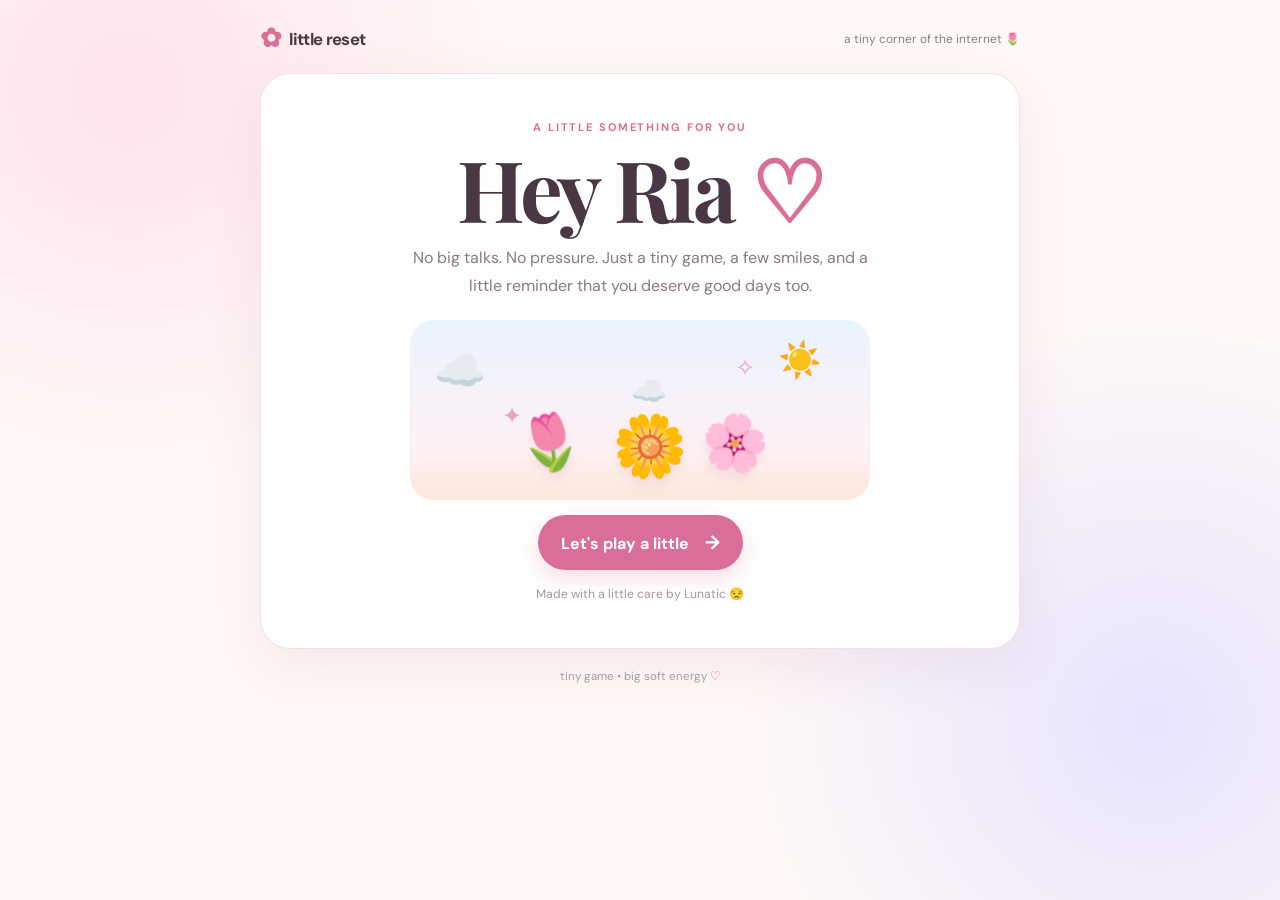
==== rias-little-reset/index.html @ d9f145d9 "ria" ====
<!DOCTYPE html>
<html lang="en">
<head>
  <meta charset="UTF-8" />
  <meta name="viewport" content="width=device-width, initial-scale=1.0" />
  <meta name="theme-color" content="#fff2f6" />
  <title>Ria's Little Reset 🌷</title>
  <link rel="stylesheet" href="style.css" />
</head>
<body>
  <div class="floating-layer" aria-hidden="true" id="floatingLayer"></div>
  <main class="app">
    <header class="topbar">
      <div class="brand"><span class="brand-icon">✿</span><span>little reset</span></div>
      <div class="top-note">a tiny corner of the internet 🌷</div>
    </header>

    <section class="hero panel" id="intro">
      <div class="eyebrow">A LITTLE SOMETHING FOR YOU</div>
      <h1>Hey Ria <span class="wave">♡</span></h1>
      <p class="hero-copy">No big talks. No pressure. Just a tiny game, a few smiles, and a little reminder that you deserve good days too.</p>
      <div class="hero-art" aria-hidden="true">
        <span class="sun">☀️</span><span class="cloud cloud-one">☁️</span><span class="cloud cloud-two">☁️</span>
        <span class="flower f1">🌷</span><span class="flower f2">🌼</span><span class="flower f3">🌸</span>
        <span class="sparkle s1">✦</span><span class="sparkle s2">✧</span>
      </div>
      <button class="primary" id="startBtn">Let's play a little <span>→</span></button>
      <p class="tiny-note">Made with a little care by Lunatic 😒</p>
    </section>

    <section class="game panel hidden" id="game">
      <div class="progress-wrap">
        <div class="progress-label"><span id="roundLabel">ROUND 1 OF 5</span><span id="scoreLabel">petals: 0 🌸</span></div>
        <div class="progress-track"><div id="progressBar"></div></div>
      </div>
      <div class="game-content" id="gameContent"></div>
      <div class="feedback hidden" id="feedback" aria-live="polite"></div>
      <button class="primary hidden" id="nextBtn">Next little thing <span>→</span></button>
    </section>

    <section class="ending panel hidden" id="ending">
      <div class="ending-flower">🌷</div>
      <div class="eyebrow">YOU MADE IT THROUGH</div>
      <h2>Your little garden is growing.</h2>
      <p class="ending-copy">Not every day has to be amazing. Some days, showing up is enough. Take your time with life, Ria — no rush, no pressure.</p>
      <div class="garden" id="garden" aria-label="Your flower garden"></div>
      <div class="note-card">
        <div class="note-heading">A tiny note from Lunatic 😒</div>
        <p>😂❤️ I may run out of words sometimes, but I can still send you random things to make you smile. Be kind to yourself, Ria. One day at a time, okay?</p>
      </div>
      <p class="final-line">P.S. This game has no score for being okay. You can just be you. ♡</p>
      <button class="secondary" id="replayBtn">Play again ↻</button>
      <button class="text-button" id="confettiBtn">One last little sprinkle ✨</button>
    </section>

    <footer>tiny game • big soft energy <span>♡</span></footer>
  </main>
  <script src="script.js"></script>
</body>
</html>
---- rias-little-reset/style.css ----
@import url('https://fonts.googleapis.com/css2?family=DM+Sans:wght@400;500;600;700&family=Playfair+Display:wght@500;600;700&display=swap');

:root {
  --ink: #493843;
  --muted: #8d7884;
  --pink: #ef9bb8;
  --pink-dark: #d96f98;
  --cream: #fffaf7;
  --line: #f4dce5;
  --lavender: #eee7ff;
  --mint: #e4f5e9;
}
* { box-sizing: border-box; }
body {
  margin: 0; min-height: 100vh; color: var(--ink);
  font-family: 'DM Sans', sans-serif;
  background: radial-gradient(circle at 10% 10%, #ffe4ed 0, transparent 28%),
              radial-gradient(circle at 90% 80%, #e9e4ff 0, transparent 30%), #fff8f7;
  overflow-x: hidden;
}
button { font: inherit; cursor: pointer; }
.app { width: min(760px, calc(100% - 28px)); margin: 0 auto; padding: 22px 0 26px; position: relative; z-index: 1; }
.topbar { display:flex; align-items:center; justify-content:space-between; gap:12px; margin-bottom:18px; }
.brand { display:flex; align-items:center; gap:8px; font-weight:700; letter-spacing:-.04em; font-size:1.05rem; }
.brand-icon { color: var(--pink-dark); font-size:1.6rem; }
.top-note { font-size:.75rem; color:var(--muted); }
.panel { background:rgba(255,255,255,.86); border:1px solid rgba(244,220,229,.9); border-radius:30px; box-shadow:0 18px 55px rgba(129,83,107,.09); padding:clamp(22px, 5vw, 46px); overflow:hidden; }
.hero { text-align:center; position:relative; }
.eyebrow { color:var(--pink-dark); font-weight:700; font-size:.69rem; letter-spacing:.17em; }
h1,h2 { font-family:'Playfair Display', Georgia, serif; letter-spacing:-.04em; }
h1 { font-size:clamp(3rem, 11vw, 5.3rem); margin:10px 0 12px; line-height:1.04; }
h1 .wave { color:var(--pink-dark); }
.hero-copy { max-width:470px; margin:0 auto; color:var(--muted); line-height:1.75; font-size:1rem; }
.hero-art { height:180px; max-width:460px; margin:20px auto 15px; position:relative; border-radius:24px; background:linear-gradient(180deg,#e9f4ff,#fff0f5 72%,#fce8d9); overflow:hidden; }
.sun { position:absolute; top:17px; right:48px; font-size:2.2rem; animation:float 4s ease-in-out infinite; }
.cloud { position:absolute; font-size:2.6rem; opacity:.8; }
.cloud-one { top:24px; left:24px; }.cloud-two { top:52px; left:48%; font-size:1.8rem; }
.flower { position:absolute; bottom:22px; font-size:3.4rem; filter:drop-shadow(0 7px 4px #c99aaa33); }
.f1 { left:23%; transform:rotate(-9deg); }.f2 { left:44%; font-size:3.8rem; bottom:14px; }.f3 { right:22%; transform:rotate(9deg); }
.sparkle { position:absolute; color:#e4a6bf; font-size:1.5rem; }.s1 { top:80px; left:20%; }.s2 { top:32px; right:25%; }
.primary,.secondary { border:0; border-radius:999px; padding:15px 22px; font-weight:700; transition:transform .18s, box-shadow .18s; }
.primary { background:var(--pink-dark); color:white; box-shadow:0 8px 20px #d96f983b; min-width:205px; }
.primary span { margin-left:12px; font-size:1.2rem; }
.primary:hover,.secondary:hover { transform:translateY(-2px); box-shadow:0 10px 25px #d96f9830; }
.tiny-note { color:#a9949e; font-size:.76rem; margin:16px 0 0; }
.hidden { display:none !important; }
.game { min-height:440px; }
.progress-label { display:flex; justify-content:space-between; gap:12px; font-size:.7rem; letter-spacing:.1em; color:var(--muted); font-weight:700; }
#scoreLabel { letter-spacing:0; text-transform:none; }
.progress-track { height:7px; border-radius:99px; background:#f8e8ee; margin-top:10px; overflow:hidden; }
#progressBar { height:100%; width:20%; background:linear-gradient(90deg,#f5b4ca,#d96f98); border-radius:99px; transition:width .4s ease; }
.game-content { padding:32px 0 20px; }
.round-kicker { color:var(--pink-dark); font-size:.72rem; letter-spacing:.13em; font-weight:700; }
.question { font:600 clamp(1.65rem,5vw,2.35rem)/1.2 'Playfair Display', Georgia, serif; margin:10px 0 9px; }
.hint { color:var(--muted); line-height:1.6; margin:0 0 22px; font-size:.92rem; }
.choices { display:grid; grid-template-columns:repeat(2,minmax(0,1fr)); gap:12px; }
.choice { text-align:left; padding:17px 15px; border-radius:18px; border:1px solid var(--line); color:var(--ink); background:#fffafc; min-height:82px; transition:.18s; line-height:1.4; }
.choice:hover { border-color:var(--pink); background:#fff1f6; transform:translateY(-2px); }
.choice .emoji { display:block; font-size:1.6rem; margin-bottom:8px; }
.choice.selected { border-color:var(--pink-dark); background:#ffedf3; box-shadow:inset 0 0 0 1px var(--pink-dark); }
.feedback { background:#fff2f6; border:1px solid #f8dce6; border-radius:18px; padding:16px 18px; line-height:1.6; margin:0 0 18px; animation:pop .25s ease-out; }
.feedback strong { color:var(--pink-dark); }
#nextBtn { display:block; margin-left:auto; }
.mini-game { background:linear-gradient(135deg,#fff4f8,#f5f0ff); border-radius:22px; padding:22px; text-align:center; }
.tap-flower { font-size:4.5rem; border:0; background:transparent; animation:float 2s ease-in-out infinite; }
.tap-flower:active { transform:scale(.85); }
.tap-count { font-size:.82rem; color:var(--muted); }
.ending { text-align:center; }
.ending-flower { font-size:3.4rem; animation:float 3s ease-in-out infinite; }
h2 { font-size:clamp(2rem,7vw,3.2rem); line-height:1.1; margin:12px 0; }
.ending-copy { max-width:490px; margin:0 auto 20px; color:var(--muted); line-height:1.75; }
.garden { display:flex; justify-content:center; align-items:end; gap:7px; min-height:100px; padding:18px 10px; background:linear-gradient(180deg,#f0f7ff,#f3f8e9); border-radius:20px; margin:20px 0; overflow:hidden; }
.garden span { font-size:clamp(1.7rem,6vw,2.8rem); transform-origin:bottom; animation:grow .5s ease-out both; }
.note-card { background:#fff5e9; border:1px solid #f8e7cf; border-radius:20px; padding:20px; text-align:left; }
.note-heading { font-weight:700; color:#b67868; margin-bottom:8px; }
.note-card p { line-height:1.7; margin:0; }
.final-line { font-size:.82rem; color:var(--muted); margin:20px 0; }
.secondary { background:#f4eaff; color:#72577f; }
.text-button { display:block; margin:14px auto 0; border:0; background:transparent; color:var(--pink-dark); font-weight:700; padding:10px; }
footer { text-align:center; color:#b19aa6; font-size:.72rem; padding:20px 0 0; }
footer span { color:var(--pink-dark); }
.petal { position:fixed; top:-30px; pointer-events:none; z-index:5; animation:fall linear forwards; opacity:.85; }
@keyframes float { 0%,100%{transform:translateY(0)} 50%{transform:translateY(-8px)} }
@keyframes pop { from{opacity:0;transform:translateY(7px)} to{opacity:1;transform:translateY(0)} }
@keyframes grow { from{transform:scale(.2);opacity:0} to{transform:scale(1);opacity:1} }
@keyframes fall { to{transform:translateY(110vh) rotate(520deg);opacity:0} }
@media(max-width:520px) {
  .app { width:min(100% - 20px,760px); padding-top:14px; }
  .top-note { max-width:130px; text-align:right; line-height:1.4; }
  .panel { border-radius:24px; padding:23px 19px; }
  .hero-art { height:150px; }
  .flower { font-size:2.9rem; }.f2 {font-size:3.2rem;}
  .choices { grid-template-columns:1fr; }
  .choice { min-height:unset; padding:14px; }
  .game-content { padding-top:26px; }
}
@media(prefers-reduced-motion:reduce) { *,*::before,*::after { animation-duration:.01ms !important; transition-duration:.01ms !important; } }
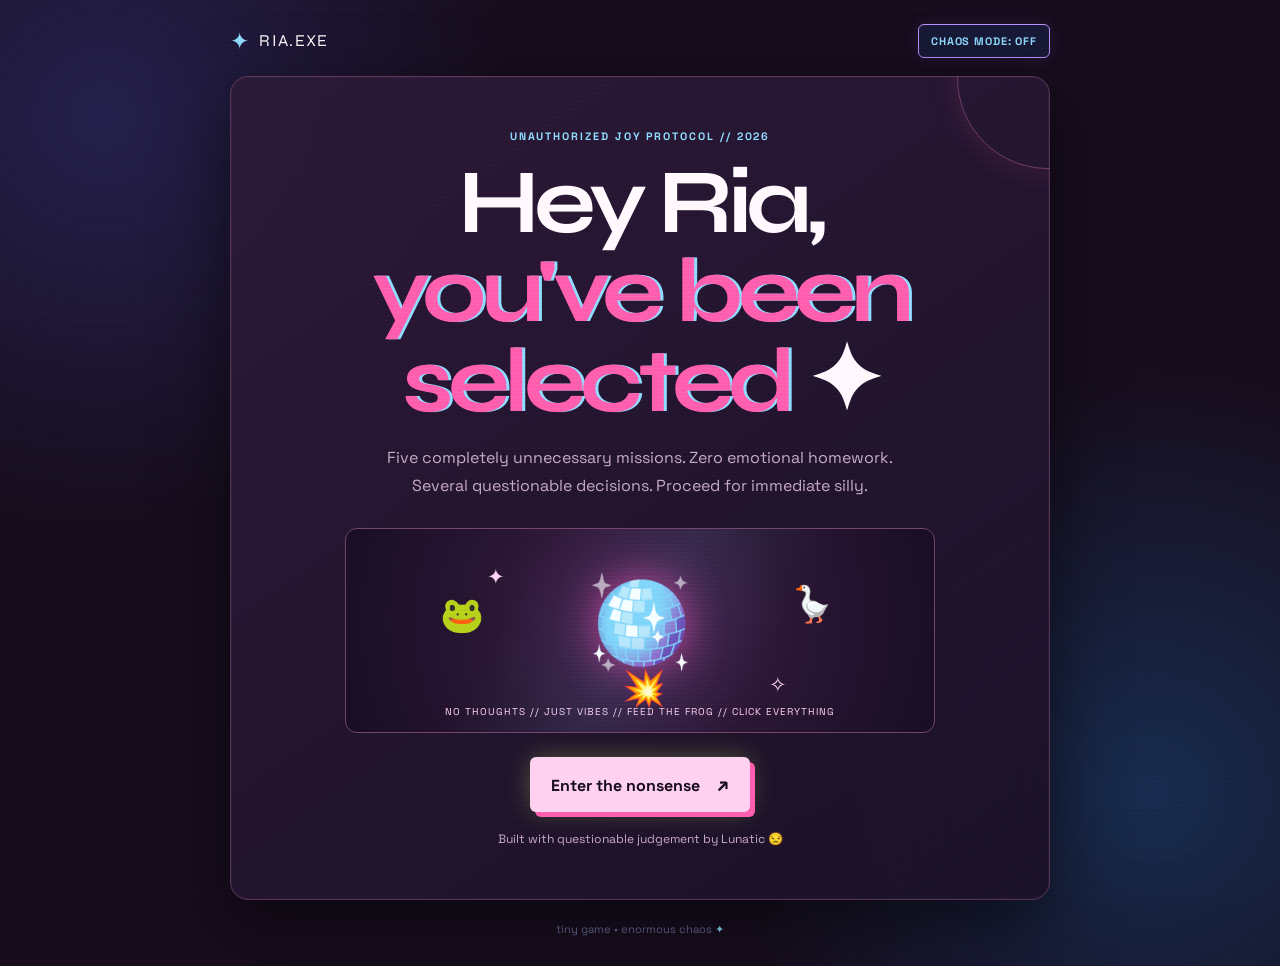
==== commit ad6d3359: "something more" ====
--- a/rias-little-reset/index.html
+++ b/rias-little-reset/index.html
@@ -3,57 +3,64 @@
 <head>
   <meta charset="UTF-8" />
   <meta name="viewport" content="width=device-width, initial-scale=1.0" />
-  <meta name="theme-color" content="#fff2f6" />
-  <title>Ria's Little Reset 🌷</title>
+  <meta name="theme-color" content="#090b18" />
+  <title>Ria's Chaos Reset ✦</title>
   <link rel="stylesheet" href="style.css" />
 </head>
 <body>
+  <div class="scanlines" aria-hidden="true"></div>
   <div class="floating-layer" aria-hidden="true" id="floatingLayer"></div>
   <main class="app">
     <header class="topbar">
-      <div class="brand"><span class="brand-icon">✿</span><span>little reset</span></div>
-      <div class="top-note">a tiny corner of the internet 🌷</div>
+      <div class="brand"><span class="brand-icon">✦</span><span>RIA.EXE</span></div>
+      <button class="chaos-toggle" id="chaosBtn" type="button" aria-pressed="false">CHAOS MODE: OFF</button>
     </header>
 
     <section class="hero panel" id="intro">
-      <div class="eyebrow">A LITTLE SOMETHING FOR YOU</div>
-      <h1>Hey Ria <span class="wave">♡</span></h1>
-      <p class="hero-copy">No big talks. No pressure. Just a tiny game, a few smiles, and a little reminder that you deserve good days too.</p>
+      <div class="eyebrow">UNAUTHORIZED JOY PROTOCOL // 2026</div>
+      <h1>Hey Ria,<br /><span class="glitch" data-text="you've been selected">you've been selected</span> <span class="wave">✦</span></h1>
+      <p class="hero-copy">Five completely unnecessary missions. Zero emotional homework. Several questionable decisions. Proceed for immediate silly.</p>
       <div class="hero-art" aria-hidden="true">
-        <span class="sun">☀️</span><span class="cloud cloud-one">☁️</span><span class="cloud cloud-two">☁️</span>
-        <span class="flower f1">🌷</span><span class="flower f2">🌼</span><span class="flower f3">🌸</span>
-        <span class="sparkle s1">✦</span><span class="sparkle s2">✧</span>
+        <span class="orbit orbit-one">✦</span><span class="orbit orbit-two">✧</span><span class="planet">🪩</span>
+        <span class="hero-emoji e1">🐸</span><span class="hero-emoji e2">🪿</span><span class="hero-emoji e3">💥</span>
+        <span class="ticker">NO THOUGHTS // JUST VIBES // FEED THE FROG // CLICK EVERYTHING</span>
       </div>
-      <button class="primary" id="startBtn">Let's play a little <span>→</span></button>
-      <p class="tiny-note">Made with a little care by Lunatic 😒</p>
+      <button class="primary" id="startBtn" type="button">Enter the nonsense <span>↗</span></button>
+      <p class="tiny-note">Built with questionable judgement by Lunatic 😒</p>
     </section>
 
     <section class="game panel hidden" id="game">
       <div class="progress-wrap">
-        <div class="progress-label"><span id="roundLabel">ROUND 1 OF 5</span><span id="scoreLabel">petals: 0 🌸</span></div>
+        <div class="progress-label"><span id="roundLabel">MISSION 1 OF 5</span><span id="scoreLabel">chaos: 0 ✦</span></div>
         <div class="progress-track"><div id="progressBar"></div></div>
       </div>
       <div class="game-content" id="gameContent"></div>
       <div class="feedback hidden" id="feedback" aria-live="polite"></div>
-      <button class="primary hidden" id="nextBtn">Next little thing <span>→</span></button>
+      <button class="primary hidden" id="nextBtn" type="button">Next questionable mission <span>→</span></button>
     </section>
 
     <section class="ending panel hidden" id="ending">
-      <div class="ending-flower">🌷</div>
-      <div class="eyebrow">YOU MADE IT THROUGH</div>
-      <h2>Your little garden is growing.</h2>
-      <p class="ending-copy">Not every day has to be amazing. Some days, showing up is enough. Take your time with life, Ria — no rush, no pressure.</p>
-      <div class="garden" id="garden" aria-label="Your flower garden"></div>
-      <div class="note-card">
-        <div class="note-heading">A tiny note from Lunatic 😒</div>
-        <p>😂❤️ I may run out of words sometimes, but I can still send you random things to make you smile. Be kind to yourself, Ria. One day at a time, okay?</p>
+      <div class="ending-flower">🏆</div>
+      <div class="eyebrow">OFFICIAL DOCUMENT // DO NOT FRAME</div>
+      <h2>Ria survived the nonsense.</h2>
+      <p class="ending-copy">Against all odds, you clicked things, fed a frog, and made it to the end. This legally questionable certificate confirms your elite status.</p>
+      <div class="certificate">
+        <div class="certificate-mark">✦ RIA.EXE ✦</div>
+        <div class="certificate-title">CERTIFIED<br /><strong>CHAOS ICON</strong></div>
+        <p>This certifies that <strong>Kadondi Maria Priscilla</strong> has demonstrated exceptional silliness, snack-based resilience, and advanced internet distraction skills.</p>
+        <div class="signature"><span>Lunatic 😒</span><small>Chief Executive of Random Links</small></div>
       </div>
-      <p class="final-line">P.S. This game has no score for being okay. You can just be you. ♡</p>
-      <button class="secondary" id="replayBtn">Play again ↻</button>
-      <button class="text-button" id="confettiBtn">One last little sprinkle ✨</button>
+      <div class="link-zone">
+        <div class="note-heading">Need another distraction?</div>
+        <button class="secondary" id="randomLinkBtn" type="button">Deploy random link 🎲</button>
+        <p id="linkStatus" class="link-status" aria-live="polite">The internet is waiting suspiciously.</p>
+      </div>
+      <p class="final-line">P.S. You are allowed to be a person, not a productivity app. ♡</p>
+      <button class="secondary" id="replayBtn" type="button">Run it back ↻</button>
+      <button class="text-button" id="confettiBtn" type="button">Cause a tiny incident ✨</button>
     </section>
 
-    <footer>tiny game • big soft energy <span>♡</span></footer>
+    <footer>tiny game • enormous chaos <span>✦</span></footer>
   </main>
   <script src="script.js"></script>
 </body>
--- a/rias-little-reset/style.css
+++ b/rias-little-reset/style.css
@@ -1,97 +1,43 @@
-@import url('https://fonts.googleapis.com/css2?family=DM+Sans:wght@400;500;600;700&family=Playfair+Display:wght@500;600;700&display=swap');
+@import url('https://fonts.googleapis.com/css2?family=Space+Grotesk:wght@400;500;600;700&family=Syne:wght@600;700;800&display=swap');
 
-:root {
-  --ink: #493843;
-  --muted: #8d7884;
-  --pink: #ef9bb8;
-  --pink-dark: #d96f98;
-  --cream: #fffaf7;
-  --line: #f4dce5;
-  --lavender: #eee7ff;
-  --mint: #e4f5e9;
-}
-* { box-sizing: border-box; }
-body {
-  margin: 0; min-height: 100vh; color: var(--ink);
-  font-family: 'DM Sans', sans-serif;
-  background: radial-gradient(circle at 10% 10%, #ffe4ed 0, transparent 28%),
-              radial-gradient(circle at 90% 80%, #e9e4ff 0, transparent 30%), #fff8f7;
-  overflow-x: hidden;
-}
-button { font: inherit; cursor: pointer; }
-.app { width: min(760px, calc(100% - 28px)); margin: 0 auto; padding: 22px 0 26px; position: relative; z-index: 1; }
+:root { --ink:#fff8fd; --muted:#c5a9c1; --pink:#ff5eae; --cyan:#8edcff; --lime:#ffd1f0; --purple:#b68cff; --bg:#170d1d; --panel:#24152c; --line:#583454; }
+* { box-sizing:border-box; }
+html { background:var(--bg); }
+body { margin:0; min-height:100vh; color:var(--ink); font-family:'Space Grotesk',sans-serif; background:radial-gradient(circle at 8% 12%,#24204c 0,transparent 28%),radial-gradient(circle at 90% 82%,#172b4e 0,transparent 30%),var(--bg); overflow-x:hidden; }
+body.chaos { animation:hue-shift 4s linear infinite; }
+button { font:inherit; cursor:pointer; }
+.scanlines { position:fixed; inset:0; pointer-events:none; z-index:4; opacity:.12; background:repeating-linear-gradient(0deg,transparent 0 3px,#fff 4px); mix-blend-mode:overlay; }
+.app { width:min(820px,calc(100% - 28px)); margin:auto; padding:24px 0 30px; position:relative; z-index:1; }
 .topbar { display:flex; align-items:center; justify-content:space-between; gap:12px; margin-bottom:18px; }
-.brand { display:flex; align-items:center; gap:8px; font-weight:700; letter-spacing:-.04em; font-size:1.05rem; }
-.brand-icon { color: var(--pink-dark); font-size:1.6rem; }
-.top-note { font-size:.75rem; color:var(--muted); }
-.panel { background:rgba(255,255,255,.86); border:1px solid rgba(244,220,229,.9); border-radius:30px; box-shadow:0 18px 55px rgba(129,83,107,.09); padding:clamp(22px, 5vw, 46px); overflow:hidden; }
-.hero { text-align:center; position:relative; }
-.eyebrow { color:var(--pink-dark); font-weight:700; font-size:.69rem; letter-spacing:.17em; }
-h1,h2 { font-family:'Playfair Display', Georgia, serif; letter-spacing:-.04em; }
-h1 { font-size:clamp(3rem, 11vw, 5.3rem); margin:10px 0 12px; line-height:1.04; }
-h1 .wave { color:var(--pink-dark); }
-.hero-copy { max-width:470px; margin:0 auto; color:var(--muted); line-height:1.75; font-size:1rem; }
-.hero-art { height:180px; max-width:460px; margin:20px auto 15px; position:relative; border-radius:24px; background:linear-gradient(180deg,#e9f4ff,#fff0f5 72%,#fce8d9); overflow:hidden; }
-.sun { position:absolute; top:17px; right:48px; font-size:2.2rem; animation:float 4s ease-in-out infinite; }
-.cloud { position:absolute; font-size:2.6rem; opacity:.8; }
-.cloud-one { top:24px; left:24px; }.cloud-two { top:52px; left:48%; font-size:1.8rem; }
-.flower { position:absolute; bottom:22px; font-size:3.4rem; filter:drop-shadow(0 7px 4px #c99aaa33); }
-.f1 { left:23%; transform:rotate(-9deg); }.f2 { left:44%; font-size:3.8rem; bottom:14px; }.f3 { right:22%; transform:rotate(9deg); }
-.sparkle { position:absolute; color:#e4a6bf; font-size:1.5rem; }.s1 { top:80px; left:20%; }.s2 { top:32px; right:25%; }
-.primary,.secondary { border:0; border-radius:999px; padding:15px 22px; font-weight:700; transition:transform .18s, box-shadow .18s; }
-.primary { background:var(--pink-dark); color:white; box-shadow:0 8px 20px #d96f983b; min-width:205px; }
-.primary span { margin-left:12px; font-size:1.2rem; }
-.primary:hover,.secondary:hover { transform:translateY(-2px); box-shadow:0 10px 25px #d96f9830; }
-.tiny-note { color:#a9949e; font-size:.76rem; margin:16px 0 0; }
-.hidden { display:none !important; }
-.game { min-height:440px; }
-.progress-label { display:flex; justify-content:space-between; gap:12px; font-size:.7rem; letter-spacing:.1em; color:var(--muted); font-weight:700; }
-#scoreLabel { letter-spacing:0; text-transform:none; }
-.progress-track { height:7px; border-radius:99px; background:#f8e8ee; margin-top:10px; overflow:hidden; }
-#progressBar { height:100%; width:20%; background:linear-gradient(90deg,#f5b4ca,#d96f98); border-radius:99px; transition:width .4s ease; }
-.game-content { padding:32px 0 20px; }
-.round-kicker { color:var(--pink-dark); font-size:.72rem; letter-spacing:.13em; font-weight:700; }
-.question { font:600 clamp(1.65rem,5vw,2.35rem)/1.2 'Playfair Display', Georgia, serif; margin:10px 0 9px; }
-.hint { color:var(--muted); line-height:1.6; margin:0 0 22px; font-size:.92rem; }
-.choices { display:grid; grid-template-columns:repeat(2,minmax(0,1fr)); gap:12px; }
-.choice { text-align:left; padding:17px 15px; border-radius:18px; border:1px solid var(--line); color:var(--ink); background:#fffafc; min-height:82px; transition:.18s; line-height:1.4; }
-.choice:hover { border-color:var(--pink); background:#fff1f6; transform:translateY(-2px); }
-.choice .emoji { display:block; font-size:1.6rem; margin-bottom:8px; }
-.choice.selected { border-color:var(--pink-dark); background:#ffedf3; box-shadow:inset 0 0 0 1px var(--pink-dark); }
-.feedback { background:#fff2f6; border:1px solid #f8dce6; border-radius:18px; padding:16px 18px; line-height:1.6; margin:0 0 18px; animation:pop .25s ease-out; }
-.feedback strong { color:var(--pink-dark); }
-#nextBtn { display:block; margin-left:auto; }
-.mini-game { background:linear-gradient(135deg,#fff4f8,#f5f0ff); border-radius:22px; padding:22px; text-align:center; }
-.tap-flower { font-size:4.5rem; border:0; background:transparent; animation:float 2s ease-in-out infinite; }
-.tap-flower:active { transform:scale(.85); }
-.tap-count { font-size:.82rem; color:var(--muted); }
-.ending { text-align:center; }
-.ending-flower { font-size:3.4rem; animation:float 3s ease-in-out infinite; }
-h2 { font-size:clamp(2rem,7vw,3.2rem); line-height:1.1; margin:12px 0; }
-.ending-copy { max-width:490px; margin:0 auto 20px; color:var(--muted); line-height:1.75; }
-.garden { display:flex; justify-content:center; align-items:end; gap:7px; min-height:100px; padding:18px 10px; background:linear-gradient(180deg,#f0f7ff,#f3f8e9); border-radius:20px; margin:20px 0; overflow:hidden; }
-.garden span { font-size:clamp(1.7rem,6vw,2.8rem); transform-origin:bottom; animation:grow .5s ease-out both; }
-.note-card { background:#fff5e9; border:1px solid #f8e7cf; border-radius:20px; padding:20px; text-align:left; }
-.note-heading { font-weight:700; color:#b67868; margin-bottom:8px; }
-.note-card p { line-height:1.7; margin:0; }
-.final-line { font-size:.82rem; color:var(--muted); margin:20px 0; }
-.secondary { background:#f4eaff; color:#72577f; }
-.text-button { display:block; margin:14px auto 0; border:0; background:transparent; color:var(--pink-dark); font-weight:700; padding:10px; }
-footer { text-align:center; color:#b19aa6; font-size:.72rem; padding:20px 0 0; }
-footer span { color:var(--pink-dark); }
-.petal { position:fixed; top:-30px; pointer-events:none; z-index:5; animation:fall linear forwards; opacity:.85; }
-@keyframes float { 0%,100%{transform:translateY(0)} 50%{transform:translateY(-8px)} }
-@keyframes pop { from{opacity:0;transform:translateY(7px)} to{opacity:1;transform:translateY(0)} }
-@keyframes grow { from{transform:scale(.2);opacity:0} to{transform:scale(1);opacity:1} }
-@keyframes fall { to{transform:translateY(110vh) rotate(520deg);opacity:0} }
-@media(max-width:520px) {
-  .app { width:min(100% - 20px,760px); padding-top:14px; }
-  .top-note { max-width:130px; text-align:right; line-height:1.4; }
-  .panel { border-radius:24px; padding:23px 19px; }
-  .hero-art { height:150px; }
-  .flower { font-size:2.9rem; }.f2 {font-size:3.2rem;}
-  .choices { grid-template-columns:1fr; }
-  .choice { min-height:unset; padding:14px; }
-  .game-content { padding-top:26px; }
-}
-@media(prefers-reduced-motion:reduce) { *,*::before,*::after { animation-duration:.01ms !important; transition-duration:.01ms !important; } }
+.brand { display:flex; gap:9px; align-items:center; font-family:'Syne',sans-serif; font-size:1.04rem; letter-spacing:.08em; }
+.brand-icon { color:var(--cyan); font-size:1.45rem; animation:spin 6s linear infinite; }
+.chaos-toggle { border:1px solid var(--purple); border-radius:6px; background:#171936; color:var(--cyan); padding:9px 12px; font-size:.68rem; font-weight:700; letter-spacing:.08em; box-shadow:0 0 15px #8e6dff22; }
+.chaos-toggle.active { color:var(--bg); background:var(--lime); border-color:var(--lime); box-shadow:0 0 22px #c8ff5599; }
+.panel { background:linear-gradient(145deg,#2c1938ee,#1a1027ee); border:1px solid var(--line); border-radius:18px; box-shadow:0 20px 70px #0008,0 0 0 1px #ffffff08 inset; padding:clamp(23px,5vw,52px); overflow:hidden; position:relative; }
+.panel::before { content:''; position:absolute; width:180px; height:180px; right:-90px; top:-90px; border:1px solid #ff8ac955; border-radius:50%; box-shadow:0 0 30px #ff5eae22; pointer-events:none; }
+.hero { text-align:center; }
+.eyebrow { color:var(--cyan); font-size:.67rem; letter-spacing:.18em; font-weight:700; }
+h1,h2 { font-family:'Syne',sans-serif; letter-spacing:-.06em; }
+h1 { font-size:clamp(2.7rem,10vw,5.7rem); line-height:.98; margin:15px 0 18px; }
+.glitch { color:var(--pink); position:relative; text-shadow:3px 0 var(--cyan); }
+.hero-copy,.ending-copy { max-width:540px; margin:0 auto; color:var(--muted); line-height:1.75; }
+.hero-art { height:205px; max-width:590px; margin:28px auto 24px; border:1px solid #704267; background:radial-gradient(circle at 50% 45%,#4a2454,#291633 48%,#180d25); border-radius:12px; position:relative; overflow:hidden; }
+.hero-art::after { content:''; position:absolute; inset:0; background:linear-gradient(120deg,transparent 30%,#5de7ff12 50%,transparent 70%); animation:scan 3s linear infinite; }
+.planet { position:absolute; inset:36px 0 auto; font-size:5.5rem; filter:drop-shadow(0 0 20px #ff4fb3aa); animation:float 3s ease-in-out infinite; }
+.hero-emoji { position:absolute; z-index:1; font-size:2.2rem; animation:float 2.4s ease-in-out infinite; }.e1{left:16%;top:63px}.e2{right:17%;top:52px;animation-delay:.4s}.e3{left:47%;bottom:22px;animation-delay:.8s}
+.orbit { position:absolute; color:var(--lime); font-size:1.3rem; animation:spin 5s linear infinite; }.orbit-one{left:24%;top:35px}.orbit-two{right:25%;bottom:34px;animation-direction:reverse}
+.ticker { position:absolute; bottom:14px; left:0; width:100%; color:var(--lime); font-size:.62rem; letter-spacing:.1em; white-space:nowrap; animation:marquee 12s linear infinite; }
+.primary,.secondary { border:0; border-radius:6px; padding:15px 21px; font-weight:700; transition:.18s; }
+.primary { color:var(--bg); background:var(--lime); min-width:220px; box-shadow:5px 5px 0 var(--pink),0 0 25px #c8ff5544; }.primary span{margin-left:13px;font-size:1.2rem}.primary:hover,.secondary:hover{transform:translate(-2px,-2px);box-shadow:8px 8px 0 var(--pink),0 0 30px #c8ff5577}
+.tiny-note,.final-line,.link-status { color:var(--muted); font-size:.76rem; }.tiny-note{margin:19px 0 0}.hidden{display:none!important}
+.progress-label { display:flex; justify-content:space-between; gap:12px; color:var(--muted); font-size:.68rem; letter-spacing:.1em; font-weight:700; }.progress-track{height:8px;background:#1a1d39;margin-top:11px;border-radius:20px;overflow:hidden}.progress-track div{height:100%;background:linear-gradient(90deg,var(--pink),var(--cyan),var(--lime));transition:width .4s ease}
+.game-content { padding:34px 0 22px; }.round-kicker{color:var(--pink);font-size:.7rem;letter-spacing:.13em;font-weight:700}.question{font-size:clamp(1.7rem,5vw,2.7rem);line-height:1.08;margin:11px 0}.hint{color:var(--muted);line-height:1.6;margin:0 0 24px}.choices{display:grid;grid-template-columns:repeat(2,minmax(0,1fr));gap:13px}.choice{min-height:94px;text-align:left;padding:17px;border-radius:9px;border:1px solid var(--line);color:var(--ink);background:#151832;transition:.18s;line-height:1.4}.choice:hover{border-color:var(--cyan);background:#1b2143;transform:translateY(-3px);box-shadow:0 9px 0 #5de7ff22}.choice .emoji{display:block;font-size:1.8rem;margin-bottom:8px}.choice.selected{border-color:var(--lime);box-shadow:inset 0 0 0 1px var(--lime),0 0 16px #c8ff5533}
+.feedback{background:#181b39;border:1px solid #ff4fb366;border-left:4px solid var(--pink);padding:16px 18px;line-height:1.6;margin:0 0 20px;animation:pop .25s ease-out}.feedback strong{color:var(--lime)}#nextBtn{display:block;margin-left:auto}
+.mini-game{background:#0d1022;border:1px dashed #5de7ff66;border-radius:12px;padding:25px;text-align:center}.tap-target{border:2px solid var(--pink);border-radius:50%;background:#27204d;font-size:4rem;width:130px;height:130px;box-shadow:0 0 25px #ff4fb366;transition:.1s}.tap-target:active{transform:scale(.84) rotate(-8deg)}.tap-count{margin-top:14px;color:var(--cyan);font-size:.85rem}
+.meter{height:16px;background:#202343;border-radius:4px;overflow:hidden;margin:22px 0 12px}.meter div{height:100%;width:0;background:linear-gradient(90deg,var(--pink),var(--lime));transition:width .2s}.meter-label{color:var(--muted);font-size:.8rem}
+.reaction-zone{height:150px;position:relative;background:#0b0d1c;border-radius:9px;border:1px solid var(--line);margin-top:16px}.reaction-btn{position:absolute;border:0;border-radius:50%;background:var(--pink);font-size:1.8rem;width:70px;height:70px;box-shadow:0 0 20px #ff4fb399}
+.certificate{margin:24px auto;background:#151832;border:2px solid var(--lime);padding:25px;max-width:570px;box-shadow:8px 8px 0 #ff4fb3;transform:rotate(-1deg)}.certificate-mark{color:var(--cyan);font-size:.7rem;letter-spacing:.18em}.certificate-title{font-family:'Syne',sans-serif;font-size:2rem;color:var(--pink);margin:18px 0}.certificate-title strong{color:var(--lime)}.certificate p{color:var(--muted);line-height:1.7}.signature{border-top:1px solid var(--line);margin-top:20px;padding-top:13px;text-align:right}.signature span{display:block;color:var(--pink);font-family:'Syne',sans-serif}.signature small{color:var(--muted)}
+.link-zone{border-top:1px solid var(--line);padding-top:20px;margin-top:32px}.note-heading{font-weight:700;color:var(--cyan);margin-bottom:13px}.secondary{background:var(--purple);color:white;box-shadow:5px 5px 0 var(--cyan)}.link-status{min-height:18px}.text-button{display:block;margin:14px auto 0;border:0;background:transparent;color:var(--pink);font-weight:700;padding:10px}footer{text-align:center;color:#666b93;font-size:.7rem;padding:22px 0 0}footer span{color:var(--cyan)}.petal{position:fixed;top:-30px;pointer-events:none;z-index:5;animation:fall linear forwards}
++@keyframes float{0%,100%{transform:translateY(0)}50%{transform:translateY(-10px)}}@keyframes pop{from{opacity:0;transform:translateY(8px)}to{opacity:1;transform:translateY(0)}}@keyframes fall{to{transform:translateY(110vh) rotate(620deg);opacity:0}}@keyframes spin{to{transform:rotate(360deg)}}@keyframes scan{to{transform:translateX(100%)}}@keyframes marquee{to{transform:translateX(-20%)}}@keyframes hue-shift{0%,100%{filter:hue-rotate(0)}50%{filter:hue-rotate(35deg)}}
++@media(max-width:520px){.app{width:min(100% - 18px,820px);padding-top:15px}.topbar{align-items:flex-start}.chaos-toggle{font-size:.58rem;padding:8px}.panel{padding:24px 17px;border-radius:13px}h1{font-size:clamp(2.5rem,13vw,4rem)}.hero-art{height:170px}.planet{font-size:4.5rem}.choices{grid-template-columns:1fr}.choice{min-height:78px}.certificate{padding:19px;box-shadow:5px 5px 0 #ff4fb3}.certificate-title{font-size:1.55rem}.reaction-zone{height:180px}}
++@media(prefers-reduced-motion:reduce){*,*::before,*::after{animation-duration:.01ms!important;transition-duration:.01ms!important}}
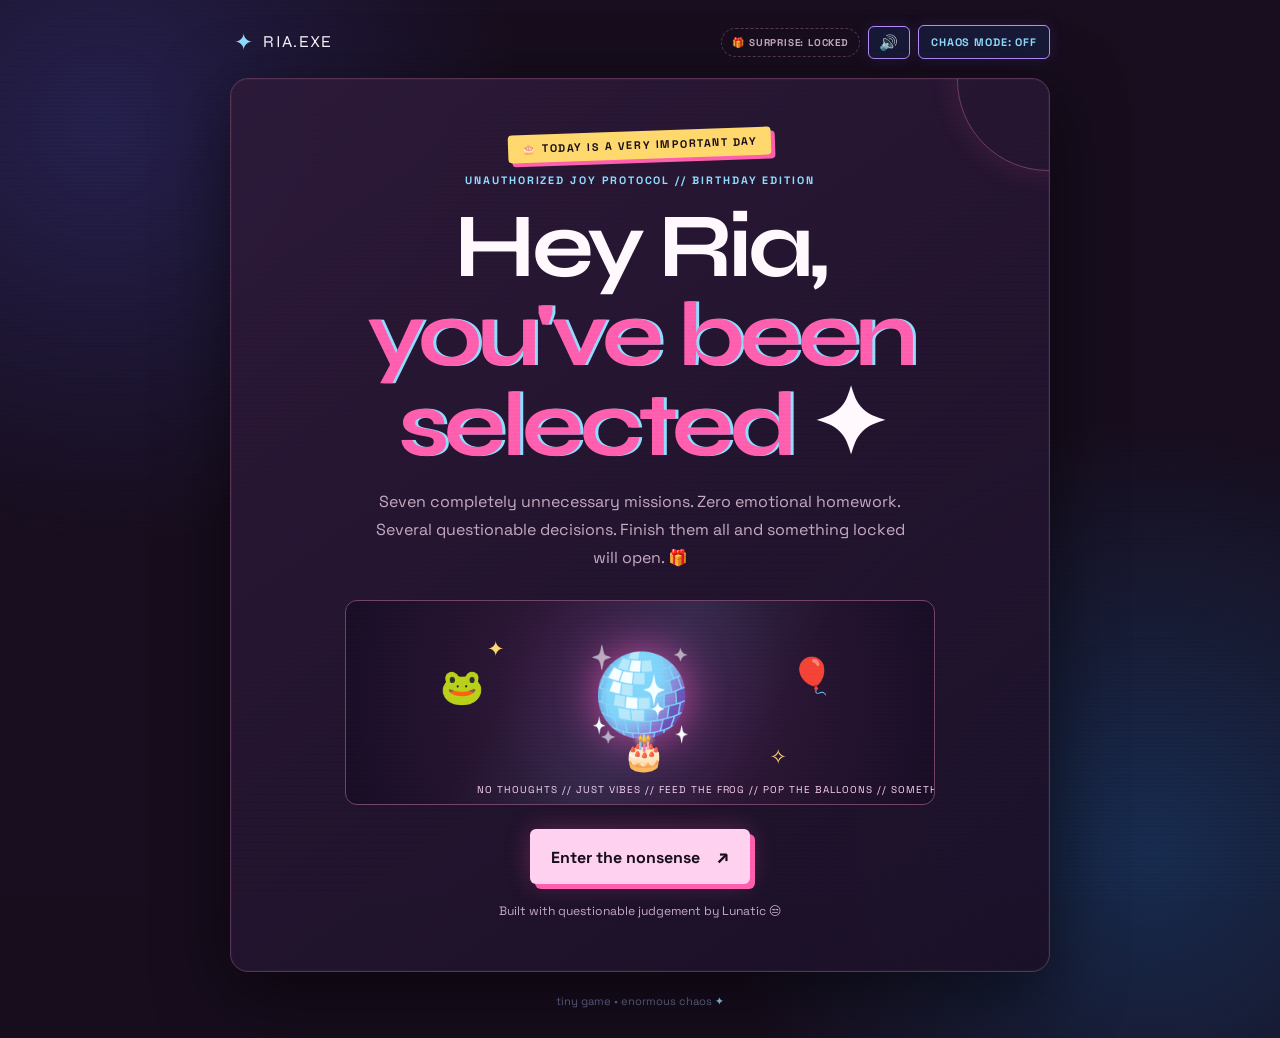
==== commit 42636774: "ria bd addition" ====
--- a/rias-little-reset/index.html
+++ b/rias-little-reset/index.html
@@ -3,35 +3,44 @@
 <head>
   <meta charset="UTF-8" />
   <meta name="viewport" content="width=device-width, initial-scale=1.0" />
-  <meta name="theme-color" content="#090b18" />
-  <title>Ria's Chaos Reset ✦</title>
+  <meta name="theme-color" content="#170d1d" />
+  <title>Ria's Birthday Chaos Reset 🎂✦</title>
   <link rel="stylesheet" href="style.css" />
 </head>
 <body>
   <div class="scanlines" aria-hidden="true"></div>
   <div class="floating-layer" aria-hidden="true" id="floatingLayer"></div>
+  <canvas id="fx" aria-hidden="true"></canvas>
+
   <main class="app">
     <header class="topbar">
-      <div class="brand"><span class="brand-icon">✦</span><span>RIA.EXE</span></div>
-      <button class="chaos-toggle" id="chaosBtn" type="button" aria-pressed="false">CHAOS MODE: OFF</button>
+      <button class="brand" id="brandBtn" type="button" aria-label="RIA.EXE"><span class="brand-icon">✦</span><span>RIA.EXE</span></button>
+      <div class="topbar-right">
+        <span class="chip" id="giftChip">🎁 SURPRISE: LOCKED</span>
+        <button class="icon-btn" id="soundBtn" type="button" aria-pressed="false" aria-label="Toggle sound" title="Sound on/off">🔊</button>
+        <button class="chaos-toggle" id="chaosBtn" type="button" aria-pressed="false">CHAOS MODE: OFF</button>
+      </div>
     </header>
 
+    <!-- INTRO -->
     <section class="hero panel" id="intro">
-      <div class="eyebrow">UNAUTHORIZED JOY PROTOCOL // 2026</div>
-      <h1>Hey Ria,<br /><span class="glitch" data-text="you've been selected">you've been selected</span> <span class="wave">✦</span></h1>
-      <p class="hero-copy">Five completely unnecessary missions. Zero emotional homework. Several questionable decisions. Proceed for immediate silly.</p>
+      <div class="ribbon">🎂 TODAY IS A VERY IMPORTANT DAY</div>
+      <div class="eyebrow">UNAUTHORIZED JOY PROTOCOL // BIRTHDAY EDITION</div>
+      <h1>Hey Ria,<br /><span class="glitch">you've been selected</span> <span class="wave">✦</span></h1>
+      <p class="hero-copy">Seven completely unnecessary missions. Zero emotional homework. Several questionable decisions. Finish them all and something locked will open. 🎁</p>
       <div class="hero-art" aria-hidden="true">
         <span class="orbit orbit-one">✦</span><span class="orbit orbit-two">✧</span><span class="planet">🪩</span>
-        <span class="hero-emoji e1">🐸</span><span class="hero-emoji e2">🪿</span><span class="hero-emoji e3">💥</span>
-        <span class="ticker">NO THOUGHTS // JUST VIBES // FEED THE FROG // CLICK EVERYTHING</span>
+        <span class="hero-emoji e1">🐸</span><span class="hero-emoji e2">🎈</span><span class="hero-emoji e3">🎂</span>
+        <span class="ticker">NO THOUGHTS // JUST VIBES // FEED THE FROG // POP THE BALLOONS // SOMETHING IS LOCKED 🎁 // CLICK EVERYTHING</span>
       </div>
       <button class="primary" id="startBtn" type="button">Enter the nonsense <span>↗</span></button>
       <p class="tiny-note">Built with questionable judgement by Lunatic 😒</p>
     </section>
 
+    <!-- MISSIONS -->
     <section class="game panel hidden" id="game">
       <div class="progress-wrap">
-        <div class="progress-label"><span id="roundLabel">MISSION 1 OF 5</span><span id="scoreLabel">chaos: 0 ✦</span></div>
+        <div class="progress-label"><span id="roundLabel">MISSION 1 OF 7</span><span id="scoreLabel">chaos: 0 ✦</span></div>
         <div class="progress-track"><div id="progressBar"></div></div>
       </div>
       <div class="game-content" id="gameContent"></div>
@@ -39,29 +48,68 @@
       <button class="primary hidden" id="nextBtn" type="button">Next questionable mission <span>→</span></button>
     </section>
 
-    <section class="ending panel hidden" id="ending">
-      <div class="ending-flower">🏆</div>
-      <div class="eyebrow">OFFICIAL DOCUMENT // DO NOT FRAME</div>
-      <h2>Ria survived the nonsense.</h2>
-      <p class="ending-copy">Against all odds, you clicked things, fed a frog, and made it to the end. This legally questionable certificate confirms your elite status.</p>
-      <div class="certificate">
-        <div class="certificate-mark">✦ RIA.EXE ✦</div>
-        <div class="certificate-title">CERTIFIED<br /><strong>CHAOS ICON</strong></div>
-        <p>This certifies that <strong>Kadondi Maria Priscilla</strong> has demonstrated exceptional silliness, snack-based resilience, and advanced internet distraction skills.</p>
-        <div class="signature"><span>Lunatic 😒</span><small>Chief Executive of Random Links</small></div>
+    <!-- SURPRISE: GIFT + CAKE -->
+    <section class="gift panel hidden" id="gift">
+      <div id="giftStage">
+        <div class="eyebrow">SURPRISE PROTOCOL // CLEARANCE GRANTED</div>
+        <h2>You unlocked something. 🔓</h2>
+        <p class="hero-copy">All seven missions complete. The file is locked with a very serious ribbon. Tap the box to open it.</p>
+        <button class="giftbox" id="giftBox" type="button" data-level="0" aria-label="Open the gift">🎁</button>
+        <div class="tap-count" id="giftCount">tap to open · 0 / 3</div>
       </div>
-      <div class="link-zone">
-        <div class="note-heading">Need another distraction?</div>
-        <button class="secondary" id="randomLinkBtn" type="button">Deploy random link 🎲</button>
-        <p id="linkStatus" class="link-status" aria-live="polite">The internet is waiting suspiciously.</p>
+
+      <div id="cakeStage" class="hidden">
+        <div class="eyebrow">OFFICIAL BIRTHDAY PROCEDURE</div>
+        <h2 id="cakeTitle">Make a wish, Ria. 🕯️</h2>
+        <div class="cake" id="cake" aria-label="Birthday cake">
+          <div class="candles" id="candles"></div>
+          <div class="tier t1"></div>
+          <div class="tier t2"></div>
+          <div class="tier t3"></div>
+          <div class="plate"></div>
+        </div>
+        <p class="hero-copy" id="cakeHint">Tap each candle to blow it out. Or press the mic button and blow for real.</p>
+        <button class="secondary" id="micBtn" type="button">Blow for real 🎤</button>
       </div>
-      <p class="final-line">P.S. You are allowed to be a person, not a productivity app. ♡</p>
-      <button class="secondary" id="replayBtn" type="button">Run it back ↻</button>
-      <button class="text-button" id="confettiBtn" type="button">Cause a tiny incident ✨</button>
+    </section>
+
+    <!-- PARTY -->
+    <section class="party panel hidden" id="party">
+      <div class="ending-flower">🎉</div>
+      <div class="eyebrow">TRANSMISSION FROM LUNATIC // PRIORITY: MAXIMUM</div>
+      <h2 id="partyTitle">Happy Birthday, Ria!</h2>
+      <div class="letter" id="letter" aria-live="polite" title="Tap to skip the typing"></div>
+
+      <div id="partyRest" class="hidden">
+        <div class="note-heading">🎟️ Your birthday vouchers <small>(tap to redeem)</small></div>
+        <div class="vouchers" id="vouchers"></div>
+
+        <div class="certificate">
+          <div class="certificate-mark">✦ RIA.EXE ✦ BIRTHDAY EDITION ✦</div>
+          <div class="certificate-title">CERTIFIED<br /><strong>CHAOS ICON</strong></div>
+          <p id="certText"></p>
+          <div class="signature"><span>Lunatic 😒</span><small>Chief Executive of Random Links</small></div>
+        </div>
+
+        <div class="link-zone">
+          <div class="note-heading">Need another distraction?</div>
+          <button class="secondary" id="randomLinkBtn" type="button">Deploy random link 🎲</button>
+          <p id="linkStatus" class="link-status" aria-live="polite">The internet is waiting suspiciously.</p>
+        </div>
+
+        <p class="final-line">P.S. You are allowed to be a person, not a productivity app. ♡</p>
+        <div class="btn-row">
+          <button class="secondary" id="songBtn" type="button">Play the song 🎵</button>
+          <button class="secondary" id="fireworksBtn" type="button">Fireworks 🎆</button>
+          <button class="secondary" id="replayBtn" type="button">Run it back ↻</button>
+        </div>
+        <button class="text-button" id="confettiBtn" type="button">Cause a tiny incident ✨</button>
+      </div>
     </section>
 
     <footer>tiny game • enormous chaos <span>✦</span></footer>
   </main>
+  <noscript><p style="color:#fff;text-align:center">This little game needs JavaScript. Please enable it. 🐸</p></noscript>
   <script src="script.js"></script>
 </body>
 </html>
--- a/rias-little-reset/style.css
+++ b/rias-little-reset/style.css
@@ -1,43 +1,208 @@
 @import url('https://fonts.googleapis.com/css2?family=Space+Grotesk:wght@400;500;600;700&family=Syne:wght@600;700;800&display=swap');
 
-:root { --ink:#fff8fd; --muted:#c5a9c1; --pink:#ff5eae; --cyan:#8edcff; --lime:#ffd1f0; --purple:#b68cff; --bg:#170d1d; --panel:#24152c; --line:#583454; }
+:root {
+  --ink:#fff8fd; --muted:#c5a9c1; --pink:#ff5eae; --cyan:#8edcff; --lime:#ffd1f0;
+  --purple:#b68cff; --gold:#ffd86b; --bg:#170d1d; --panel:#24152c; --line:#583454;
+}
 * { box-sizing:border-box; }
 html { background:var(--bg); }
-body { margin:0; min-height:100vh; color:var(--ink); font-family:'Space Grotesk',sans-serif; background:radial-gradient(circle at 8% 12%,#24204c 0,transparent 28%),radial-gradient(circle at 90% 82%,#172b4e 0,transparent 30%),var(--bg); overflow-x:hidden; }
-body.chaos { animation:hue-shift 4s linear infinite; }
-button { font:inherit; cursor:pointer; }
-.scanlines { position:fixed; inset:0; pointer-events:none; z-index:4; opacity:.12; background:repeating-linear-gradient(0deg,transparent 0 3px,#fff 4px); mix-blend-mode:overlay; }
+body {
+  margin:0; min-height:100vh; color:var(--ink); overflow-x:hidden;
+  font-family:'Space Grotesk',system-ui,sans-serif;
+  background:radial-gradient(circle at 8% 12%,#24204c 0,transparent 28%),
+             radial-gradient(circle at 90% 82%,#172b4e 0,transparent 30%),var(--bg);
+}
+/* hue-shift goes on .app (not body) so fixed-position effects keep working */
+body.chaos .app { animation:hue-shift 4s linear infinite; }
+body.chaos .choice:nth-child(odd), body.chaos .mcard:nth-child(3n) { animation:wiggle .5s ease-in-out infinite; }
+button { font:inherit; cursor:pointer; color:inherit; }
+button:focus-visible { outline:3px solid var(--cyan); outline-offset:3px; }
+.hidden { display:none !important; }
+
+.scanlines { position:fixed; inset:0; pointer-events:none; z-index:4; opacity:.08;
+  background:repeating-linear-gradient(0deg,transparent 0 3px,#fff 4px); mix-blend-mode:overlay; }
+#fx { position:fixed; inset:0; width:100vw; height:100vh; pointer-events:none; z-index:6; }
+.petal { position:fixed; top:-30px; pointer-events:none; z-index:5; animation:fall linear forwards; }
+
 .app { width:min(820px,calc(100% - 28px)); margin:auto; padding:24px 0 30px; position:relative; z-index:1; }
-.topbar { display:flex; align-items:center; justify-content:space-between; gap:12px; margin-bottom:18px; }
-.brand { display:flex; gap:9px; align-items:center; font-family:'Syne',sans-serif; font-size:1.04rem; letter-spacing:.08em; }
+
+/* top bar */
+.topbar { display:flex; align-items:center; justify-content:space-between; gap:10px; margin-bottom:18px; flex-wrap:wrap; }
+.topbar-right { display:flex; align-items:center; gap:8px; flex-wrap:wrap; }
+.brand { display:flex; gap:9px; align-items:center; font-family:'Syne',sans-serif; font-size:1.04rem; letter-spacing:.08em; background:none; border:0; padding:4px; }
 .brand-icon { color:var(--cyan); font-size:1.45rem; animation:spin 6s linear infinite; }
-.chaos-toggle { border:1px solid var(--purple); border-radius:6px; background:#171936; color:var(--cyan); padding:9px 12px; font-size:.68rem; font-weight:700; letter-spacing:.08em; box-shadow:0 0 15px #8e6dff22; }
-.chaos-toggle.active { color:var(--bg); background:var(--lime); border-color:var(--lime); box-shadow:0 0 22px #c8ff5599; }
-.panel { background:linear-gradient(145deg,#2c1938ee,#1a1027ee); border:1px solid var(--line); border-radius:18px; box-shadow:0 20px 70px #0008,0 0 0 1px #ffffff08 inset; padding:clamp(23px,5vw,52px); overflow:hidden; position:relative; }
+.chip { font-size:.62rem; letter-spacing:.08em; font-weight:700; color:var(--muted); border:1px dashed var(--line); border-radius:99px; padding:7px 10px; white-space:nowrap; }
+.chip.open { color:var(--bg); background:var(--gold); border:1px solid var(--gold); animation:pop .4s ease-out; }
+.icon-btn, .chaos-toggle { border:1px solid var(--purple); border-radius:6px; background:#171936; color:var(--cyan); padding:9px 12px; font-size:.68rem; font-weight:700; letter-spacing:.08em; box-shadow:0 0 15px #8e6dff22; }
+.icon-btn { font-size:.95rem; padding:6px 10px; }
+.chaos-toggle.active { color:var(--bg); background:var(--lime); border-color:var(--lime); box-shadow:0 0 22px #ff5eae88; }
+
+/* panels */
+.panel { background:linear-gradient(145deg,#2c1938ee,#1a1027ee); border:1px solid var(--line); border-radius:18px;
+  box-shadow:0 20px 70px #0008,0 0 0 1px #ffffff08 inset; padding:clamp(23px,5vw,52px); overflow:hidden; position:relative; }
 .panel::before { content:''; position:absolute; width:180px; height:180px; right:-90px; top:-90px; border:1px solid #ff8ac955; border-radius:50%; box-shadow:0 0 30px #ff5eae22; pointer-events:none; }
-.hero { text-align:center; }
+.hero, .gift, .party { text-align:center; }
 .eyebrow { color:var(--cyan); font-size:.67rem; letter-spacing:.18em; font-weight:700; }
-h1,h2 { font-family:'Syne',sans-serif; letter-spacing:-.06em; }
+.ribbon { display:inline-block; margin-bottom:14px; padding:7px 14px; font-size:.68rem; letter-spacing:.14em; font-weight:700; color:var(--bg); background:var(--gold); border-radius:4px; box-shadow:4px 4px 0 var(--pink); transform:rotate(-2deg); }
+h1,h2,h3 { font-family:'Syne',sans-serif; letter-spacing:-.05em; }
 h1 { font-size:clamp(2.7rem,10vw,5.7rem); line-height:.98; margin:15px 0 18px; }
+h2 { font-size:clamp(1.7rem,5vw,2.7rem); line-height:1.08; margin:11px 0; }
 .glitch { color:var(--pink); position:relative; text-shadow:3px 0 var(--cyan); }
-.hero-copy,.ending-copy { max-width:540px; margin:0 auto; color:var(--muted); line-height:1.75; }
+.hero-copy { max-width:540px; margin:0 auto 14px; color:var(--muted); line-height:1.75; }
+
 .hero-art { height:205px; max-width:590px; margin:28px auto 24px; border:1px solid #704267; background:radial-gradient(circle at 50% 45%,#4a2454,#291633 48%,#180d25); border-radius:12px; position:relative; overflow:hidden; }
 .hero-art::after { content:''; position:absolute; inset:0; background:linear-gradient(120deg,transparent 30%,#5de7ff12 50%,transparent 70%); animation:scan 3s linear infinite; }
 .planet { position:absolute; inset:36px 0 auto; font-size:5.5rem; filter:drop-shadow(0 0 20px #ff4fb3aa); animation:float 3s ease-in-out infinite; }
-.hero-emoji { position:absolute; z-index:1; font-size:2.2rem; animation:float 2.4s ease-in-out infinite; }.e1{left:16%;top:63px}.e2{right:17%;top:52px;animation-delay:.4s}.e3{left:47%;bottom:22px;animation-delay:.8s}
-.orbit { position:absolute; color:var(--lime); font-size:1.3rem; animation:spin 5s linear infinite; }.orbit-one{left:24%;top:35px}.orbit-two{right:25%;bottom:34px;animation-direction:reverse}
-.ticker { position:absolute; bottom:14px; left:0; width:100%; color:var(--lime); font-size:.62rem; letter-spacing:.1em; white-space:nowrap; animation:marquee 12s linear infinite; }
+.hero-emoji { position:absolute; z-index:1; font-size:2.2rem; animation:float 2.4s ease-in-out infinite; }
+.e1{left:16%;top:63px} .e2{right:17%;top:52px;animation-delay:.4s} .e3{left:47%;bottom:30px;animation-delay:.8s}
+.orbit { position:absolute; color:var(--gold); font-size:1.3rem; animation:spin 5s linear infinite; }
+.orbit-one{left:24%;top:35px} .orbit-two{right:25%;bottom:34px;animation-direction:reverse}
+.ticker { position:absolute; bottom:8px; left:0; width:160%; color:var(--lime); font-size:.62rem; letter-spacing:.1em; white-space:nowrap; animation:marquee 16s linear infinite; }
+
+/* buttons */
 .primary,.secondary { border:0; border-radius:6px; padding:15px 21px; font-weight:700; transition:.18s; }
-.primary { color:var(--bg); background:var(--lime); min-width:220px; box-shadow:5px 5px 0 var(--pink),0 0 25px #c8ff5544; }.primary span{margin-left:13px;font-size:1.2rem}.primary:hover,.secondary:hover{transform:translate(-2px,-2px);box-shadow:8px 8px 0 var(--pink),0 0 30px #c8ff5577}
-.tiny-note,.final-line,.link-status { color:var(--muted); font-size:.76rem; }.tiny-note{margin:19px 0 0}.hidden{display:none!important}
-.progress-label { display:flex; justify-content:space-between; gap:12px; color:var(--muted); font-size:.68rem; letter-spacing:.1em; font-weight:700; }.progress-track{height:8px;background:#1a1d39;margin-top:11px;border-radius:20px;overflow:hidden}.progress-track div{height:100%;background:linear-gradient(90deg,var(--pink),var(--cyan),var(--lime));transition:width .4s ease}
-.game-content { padding:34px 0 22px; }.round-kicker{color:var(--pink);font-size:.7rem;letter-spacing:.13em;font-weight:700}.question{font-size:clamp(1.7rem,5vw,2.7rem);line-height:1.08;margin:11px 0}.hint{color:var(--muted);line-height:1.6;margin:0 0 24px}.choices{display:grid;grid-template-columns:repeat(2,minmax(0,1fr));gap:13px}.choice{min-height:94px;text-align:left;padding:17px;border-radius:9px;border:1px solid var(--line);color:var(--ink);background:#151832;transition:.18s;line-height:1.4}.choice:hover{border-color:var(--cyan);background:#1b2143;transform:translateY(-3px);box-shadow:0 9px 0 #5de7ff22}.choice .emoji{display:block;font-size:1.8rem;margin-bottom:8px}.choice.selected{border-color:var(--lime);box-shadow:inset 0 0 0 1px var(--lime),0 0 16px #c8ff5533}
-.feedback{background:#181b39;border:1px solid #ff4fb366;border-left:4px solid var(--pink);padding:16px 18px;line-height:1.6;margin:0 0 20px;animation:pop .25s ease-out}.feedback strong{color:var(--lime)}#nextBtn{display:block;margin-left:auto}
-.mini-game{background:#0d1022;border:1px dashed #5de7ff66;border-radius:12px;padding:25px;text-align:center}.tap-target{border:2px solid var(--pink);border-radius:50%;background:#27204d;font-size:4rem;width:130px;height:130px;box-shadow:0 0 25px #ff4fb366;transition:.1s}.tap-target:active{transform:scale(.84) rotate(-8deg)}.tap-count{margin-top:14px;color:var(--cyan);font-size:.85rem}
-.meter{height:16px;background:#202343;border-radius:4px;overflow:hidden;margin:22px 0 12px}.meter div{height:100%;width:0;background:linear-gradient(90deg,var(--pink),var(--lime));transition:width .2s}.meter-label{color:var(--muted);font-size:.8rem}
-.reaction-zone{height:150px;position:relative;background:#0b0d1c;border-radius:9px;border:1px solid var(--line);margin-top:16px}.reaction-btn{position:absolute;border:0;border-radius:50%;background:var(--pink);font-size:1.8rem;width:70px;height:70px;box-shadow:0 0 20px #ff4fb399}
-.certificate{margin:24px auto;background:#151832;border:2px solid var(--lime);padding:25px;max-width:570px;box-shadow:8px 8px 0 #ff4fb3;transform:rotate(-1deg)}.certificate-mark{color:var(--cyan);font-size:.7rem;letter-spacing:.18em}.certificate-title{font-family:'Syne',sans-serif;font-size:2rem;color:var(--pink);margin:18px 0}.certificate-title strong{color:var(--lime)}.certificate p{color:var(--muted);line-height:1.7}.signature{border-top:1px solid var(--line);margin-top:20px;padding-top:13px;text-align:right}.signature span{display:block;color:var(--pink);font-family:'Syne',sans-serif}.signature small{color:var(--muted)}
-.link-zone{border-top:1px solid var(--line);padding-top:20px;margin-top:32px}.note-heading{font-weight:700;color:var(--cyan);margin-bottom:13px}.secondary{background:var(--purple);color:white;box-shadow:5px 5px 0 var(--cyan)}.link-status{min-height:18px}.text-button{display:block;margin:14px auto 0;border:0;background:transparent;color:var(--pink);font-weight:700;padding:10px}footer{text-align:center;color:#666b93;font-size:.7rem;padding:22px 0 0}footer span{color:var(--cyan)}.petal{position:fixed;top:-30px;pointer-events:none;z-index:5;animation:fall linear forwards}
-+@keyframes float{0%,100%{transform:translateY(0)}50%{transform:translateY(-10px)}}@keyframes pop{from{opacity:0;transform:translateY(8px)}to{opacity:1;transform:translateY(0)}}@keyframes fall{to{transform:translateY(110vh) rotate(620deg);opacity:0}}@keyframes spin{to{transform:rotate(360deg)}}@keyframes scan{to{transform:translateX(100%)}}@keyframes marquee{to{transform:translateX(-20%)}}@keyframes hue-shift{0%,100%{filter:hue-rotate(0)}50%{filter:hue-rotate(35deg)}}
-+@media(max-width:520px){.app{width:min(100% - 18px,820px);padding-top:15px}.topbar{align-items:flex-start}.chaos-toggle{font-size:.58rem;padding:8px}.panel{padding:24px 17px;border-radius:13px}h1{font-size:clamp(2.5rem,13vw,4rem)}.hero-art{height:170px}.planet{font-size:4.5rem}.choices{grid-template-columns:1fr}.choice{min-height:78px}.certificate{padding:19px;box-shadow:5px 5px 0 #ff4fb3}.certificate-title{font-size:1.55rem}.reaction-zone{height:180px}}
-+@media(prefers-reduced-motion:reduce){*,*::before,*::after{animation-duration:.01ms!important;transition-duration:.01ms!important}}
+.primary { color:var(--bg); background:var(--lime); min-width:220px; box-shadow:5px 5px 0 var(--pink),0 0 25px #ff5eae44; }
+.primary span { margin-left:13px; font-size:1.2rem; }
+.primary:hover,.secondary:hover { transform:translate(-2px,-2px); box-shadow:8px 8px 0 var(--pink),0 0 30px #ff5eae77; }
+.secondary { background:var(--purple); color:white; box-shadow:5px 5px 0 var(--cyan); }
+.secondary:hover { box-shadow:8px 8px 0 var(--cyan),0 0 30px #8edcff55; }
+.btn-row { display:flex; flex-wrap:wrap; gap:14px; justify-content:center; margin-top:12px; }
+.text-button { display:block; margin:14px auto 0; border:0; background:transparent; color:var(--pink); font-weight:700; padding:10px; }
+.tiny-note,.final-line,.link-status { color:var(--muted); font-size:.76rem; }
+.tiny-note { margin:19px 0 0; }
+
+/* missions */
+.progress-label { display:flex; justify-content:space-between; gap:12px; color:var(--muted); font-size:.68rem; letter-spacing:.1em; font-weight:700; }
+.progress-track { height:8px; background:#1a1d39; margin-top:11px; border-radius:20px; overflow:hidden; }
+.progress-track div { height:100%; background:linear-gradient(90deg,var(--pink),var(--cyan),var(--gold)); transition:width .4s ease; }
+.game-content { padding:34px 0 22px; }
+.round-kicker { color:var(--pink); font-size:.7rem; letter-spacing:.13em; font-weight:700; }
+.question { font-size:clamp(1.7rem,5vw,2.7rem); line-height:1.08; margin:11px 0; }
+.hint { color:var(--muted); line-height:1.6; margin:0 0 24px; }
+.choices { display:grid; grid-template-columns:repeat(2,minmax(0,1fr)); gap:13px; }
+.choice { min-height:94px; text-align:left; padding:17px; border-radius:9px; border:1px solid var(--line); color:var(--ink); background:#151832; transition:.18s; line-height:1.4; }
+.choice:hover { border-color:var(--cyan); background:#1b2143; transform:translateY(-3px); box-shadow:0 9px 0 #5de7ff22; }
+.choice .emoji { display:block; font-size:1.8rem; margin-bottom:8px; }
+.choice.selected { border-color:var(--gold); box-shadow:inset 0 0 0 1px var(--gold),0 0 16px #ffd86b33; }
+.feedback { background:#181b39; border:1px solid #ff4fb366; border-left:4px solid var(--pink); padding:16px 18px; line-height:1.6; margin:0 0 20px; animation:pop .25s ease-out; }
+#nextBtn { display:block; margin-left:auto; }
+.mini-game { position:relative; background:#0d1022; border:1px dashed #5de7ff66; border-radius:12px; padding:25px; text-align:center; overflow:hidden; }
+.tap-target { border:2px solid var(--pink); border-radius:50%; background:#27204d; font-size:4rem; width:130px; height:130px; box-shadow:0 0 25px #ff4fb366; transition:.1s; user-select:none; touch-action:manipulation; }
+.tap-target:active { transform:scale(.84) rotate(-8deg); }
+.tap-count { margin-top:14px; color:var(--cyan); font-size:.85rem; }
+.meter { height:16px; background:#202343; border-radius:4px; overflow:hidden; margin:22px 0 12px; }
+.meter div { height:100%; width:0; background:linear-gradient(90deg,var(--pink),var(--gold)); transition:width .2s; }
+.meter-label { color:var(--muted); font-size:.8rem; }
+.float-text { position:absolute; pointer-events:none; font-weight:700; color:var(--gold); animation:floatup 1s ease-out forwards; z-index:2; }
+
+.reaction-zone { height:150px; position:relative; background:#0b0d1c; border-radius:9px; border:1px solid var(--line); margin-top:16px; overflow:hidden; }
+.reaction-btn { position:absolute; border:0; border-radius:50%; background:var(--pink); font-size:1.8rem; width:70px; height:70px; box-shadow:0 0 20px #ff4fb399; transition:left .15s,top .15s; touch-action:manipulation; }
+
+/* balloons */
+.balloon-zone { position:relative; height:280px; background:linear-gradient(#0b0d1c,#2a1236); border:1px solid var(--line); border-radius:9px; overflow:hidden; margin-top:16px; touch-action:manipulation; }
+.balloon { position:absolute; bottom:-70px; border:0; background:none; font-size:3.2rem; line-height:1; padding:6px; filter:hue-rotate(var(--hue)) drop-shadow(0 0 8px #ff5eae88); animation:rise var(--dur) linear forwards; }
+.balloon:hover { cursor:crosshair; }
+
+/* memory */
+.memory { display:grid; grid-template-columns:repeat(4,1fr); gap:10px; margin-top:16px; }
+.mcard { aspect-ratio:1; border-radius:10px; border:1px solid var(--line); background:#151832; position:relative; padding:0; font-size:2rem; transition:transform .25s,border-color .2s; }
+.mcard span { position:absolute; inset:0; display:grid; place-items:center; backface-visibility:hidden; transition:opacity .2s; }
+.mback { color:var(--cyan); font-size:1.6rem; }
+.mfront { opacity:0; }
+.mcard.open { transform:rotateY(180deg) rotateY(180deg); border-color:var(--cyan); }
+.mcard.open .mfront { opacity:1; } .mcard.open .mback { opacity:0; }
+.mcard.matched { border-color:var(--gold); box-shadow:0 0 16px #ffd86b44; }
+
+/* gift */
+.giftbox { display:block; margin:26px auto 8px; font-size:7rem; line-height:1; background:none; border:0; filter:drop-shadow(0 0 28px #ff5eaecc); animation:float 2.6s ease-in-out infinite; }
+.giftbox[data-level="1"] { animation:shake .5s infinite; }
+.giftbox[data-level="2"] { animation:shake .22s infinite; }
+.giftbox:active { transform:scale(.9); }
+
+/* cake */
+.cake { display:flex; flex-direction:column; align-items:center; margin:34px auto 20px; width:min(300px,100%); }
+.candles { display:flex; gap:clamp(10px,3vw,16px); height:70px; align-items:flex-end; z-index:2; margin-bottom:-2px; }
+.candle { position:relative; width:12px; height:44px; border:0; padding:0; background:transparent; }
+.candle::before { content:''; position:absolute; inset:-30px -9px -4px; }
+.candle .stick { position:absolute; inset:8px 0 0; border-radius:3px; background:repeating-linear-gradient(135deg,var(--c,#ff5eae) 0 6px,#fff 6px 10px); }
+.candle .wick { position:absolute; left:5px; top:3px; width:2px; height:7px; background:#444; }
+.candle .flame { position:absolute; left:50%; top:-18px; width:14px; height:22px; margin-left:-7px; border-radius:50% 50% 50% 50% / 62% 62% 38% 38%;
+  background:radial-gradient(circle at 50% 70%,#fff 0,#ffe27a 40%,#ff8a3d 80%); box-shadow:0 0 18px 6px #ffb34766; animation:flicker .25s ease-in-out infinite alternate; transform-origin:50% 100%; }
+.candle.out .flame { display:none; }
+.candle.out::after { content:''; position:absolute; left:50%; top:-6px; width:7px; height:7px; margin-left:-3px; border-radius:50%; background:#ffffffaa; filter:blur(2px); animation:smoke 1.6s ease-out forwards; }
+.tier { position:relative; border-radius:14px 14px 6px 6px; box-shadow:inset 0 -8px 0 #0002; }
+.tier::before { content:''; position:absolute; left:0; right:0; top:0; height:14px; background:#fff8fd; border-radius:14px 14px 10px 10px; }
+.tier::after { content:''; position:absolute; inset:18px 0 0; opacity:.8; background-image:radial-gradient(#fff 2px,transparent 3px),radial-gradient(var(--gold) 2px,transparent 3px); background-size:22px 18px,31px 23px; background-position:4px 3px,13px 9px; }
+.t1 { width:40%; height:46px; background:var(--purple); }
+.t2 { width:64%; height:54px; background:#ff8cc6; }
+.t3 { width:88%; height:64px; background:var(--pink); }
+.plate { width:100%; height:12px; border-radius:50%; background:linear-gradient(#e9dff5,#b8a8d0); margin-top:-2px; box-shadow:0 12px 25px #0008; }
+
+/* party */
+.ending-flower { font-size:3.4rem; animation:float 2.4s ease-in-out infinite; }
+.letter { max-width:600px; margin:20px auto 30px; text-align:left; line-height:1.85; background:#ffffff0a; border:1px dashed var(--pink); border-radius:12px; padding:22px clamp(16px,4vw,28px); min-height:140px; cursor:pointer; }
+.letter h3 { margin:0 0 10px; font-size:1.5rem; color:var(--gold); }
+.letter p { margin:0 0 12px; color:#f3dcef; }
+.letter .sign { color:var(--pink); font-family:'Syne',sans-serif; text-align:right; }
+.letter .typing::after { content:'▌'; color:var(--cyan); animation:blink .7s steps(1) infinite; }
+.note-heading { font-weight:700; color:var(--cyan); margin:30px 0 13px; }
+.note-heading small { color:var(--muted); font-weight:400; }
+.vouchers { display:grid; grid-template-columns:repeat(2,minmax(0,1fr)); gap:13px; text-align:left; }
+.voucher { position:relative; min-height:118px; padding:16px; border-radius:10px; border:2px dashed var(--gold); background:#1b1030; transition:.18s; overflow:hidden; }
+.voucher:hover { transform:translateY(-3px) rotate(-.6deg); }
+.voucher .vicon { font-size:1.8rem; display:block; margin-bottom:6px; }
+.voucher .vtitle { font-weight:700; color:var(--gold); display:block; margin-bottom:4px; }
+.voucher .vtext, .voucher .vstamp { display:none; font-size:.85rem; line-height:1.5; color:var(--muted); }
+.voucher .vhint { font-size:.72rem; letter-spacing:.1em; color:var(--cyan); }
+.voucher.redeemed { border-style:solid; background:#241338; }
+.voucher.redeemed .vtext { display:block; } .voucher.redeemed .vhint { display:none; }
+.voucher.redeemed .vstamp { display:block; position:absolute; right:10px; bottom:8px; color:var(--pink); border:2px solid var(--pink); border-radius:6px; padding:2px 8px; font-weight:800; font-size:.7rem; letter-spacing:.12em; transform:rotate(-10deg); animation:pop .3s ease-out; }
+
+.certificate { margin:34px auto 24px; background:#151832; border:2px solid var(--gold); padding:25px; max-width:570px; box-shadow:8px 8px 0 #ff4fb3; transform:rotate(-1deg); text-align:left; }
+.certificate-mark { color:var(--cyan); font-size:.7rem; letter-spacing:.18em; text-align:center; }
+.certificate-title { font-family:'Syne',sans-serif; font-size:2rem; color:var(--pink); margin:18px 0; text-align:center; }
+.certificate-title strong { color:var(--gold); }
+.certificate p { color:var(--muted); line-height:1.7; }
+.certificate p strong { color:var(--ink); }
+.signature { border-top:1px solid var(--line); margin-top:20px; padding-top:13px; text-align:right; }
+.signature span { display:block; color:var(--pink); font-family:'Syne',sans-serif; }
+.signature small { color:var(--muted); }
+.link-zone { border-top:1px solid var(--line); padding-top:6px; margin-top:32px; }
+.link-status { min-height:18px; }
+footer { text-align:center; color:#666b93; font-size:.7rem; padding:22px 0 0; }
+footer span { color:var(--cyan); }
+
+/* animations */
+@keyframes float { 0%,100%{transform:translateY(0)} 50%{transform:translateY(-10px)} }
+@keyframes pop { from{opacity:0;transform:translateY(8px) scale(.96)} to{opacity:1;transform:none} }
+@keyframes fall { to{transform:translateY(110vh) rotate(620deg);opacity:0} }
+@keyframes spin { to{transform:rotate(360deg)} }
+@keyframes scan { to{transform:translateX(100%)} }
+@keyframes marquee { to{transform:translateX(-40%)} }
+@keyframes hue-shift { 0%,100%{filter:hue-rotate(0)} 50%{filter:hue-rotate(35deg)} }
+@keyframes wiggle { 0%,100%{transform:rotate(-2deg)} 50%{transform:rotate(2deg)} }
+@keyframes flicker { from{transform:scale(1,1) rotate(-3deg)} to{transform:scale(.92,1.08) rotate(3deg)} }
+@keyframes smoke { to{transform:translateY(-46px) scale(3.4);opacity:0} }
+@keyframes rise { 0%{transform:translate(0,0)} 50%{transform:translate(var(--sway,0),calc(var(--rise,300px) * -.5))} 100%{transform:translate(0,calc(var(--rise,300px) * -1))} }
+@keyframes popfade { from{scale:1;opacity:1} to{scale:1.9;opacity:0} }
+@keyframes floatup { from{transform:translateY(0);opacity:1} to{transform:translateY(-60px);opacity:0} }
+@keyframes shake { 0%,100%{transform:rotate(0)} 25%{transform:rotate(-8deg) scale(1.05)} 75%{transform:rotate(8deg) scale(1.05)} }
+@keyframes blink { 50%{opacity:0} }
+
+@media (max-width:520px) {
+  .app { width:min(100% - 18px,820px); padding-top:15px; }
+  .chaos-toggle { font-size:.58rem; padding:8px; }
+  .panel { padding:24px 17px; border-radius:13px; }
+  h1 { font-size:clamp(2.5rem,13vw,4rem); }
+  .hero-art { height:170px; }
+  .planet { font-size:4.5rem; }
+  .choices, .vouchers { grid-template-columns:1fr; }
+  .choice { min-height:78px; }
+  .certificate { padding:19px; box-shadow:5px 5px 0 #ff4fb3; }
+  .certificate-title { font-size:1.55rem; }
+  .reaction-zone { height:180px; }
+  .giftbox { font-size:5.5rem; }
+}
+@media (prefers-reduced-motion:reduce) {
+  *,*::before,*::after { animation-duration:.01ms !important; animation-iteration-count:1 !important; transition-duration:.01ms !important; }
+}
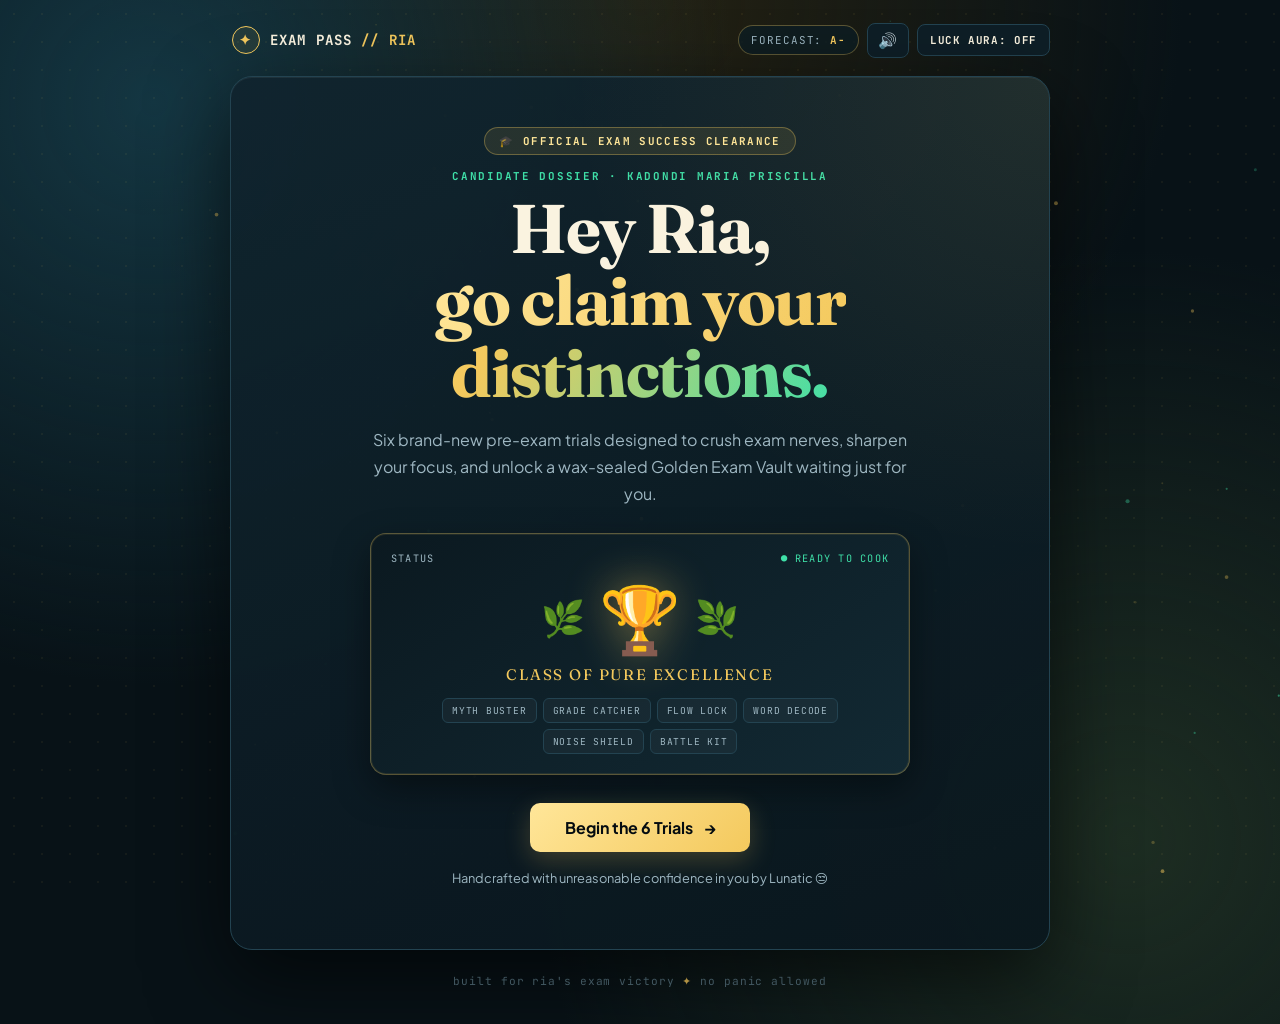
==== commit 64e5fc08: "playing" ====
--- a/rias-little-reset/index.html
+++ b/rias-little-reset/index.html
@@ -3,113 +3,178 @@
 <head>
   <meta charset="UTF-8" />
   <meta name="viewport" content="width=device-width, initial-scale=1.0" />
-  <meta name="theme-color" content="#170d1d" />
-  <title>Ria's Birthday Chaos Reset 🎂✦</title>
+  <meta name="theme-color" content="#091318" />
+  <title>Ria's Golden Exam Vault 🎓✦</title>
   <link rel="stylesheet" href="style.css" />
 </head>
 <body>
-  <div class="scanlines" aria-hidden="true"></div>
+  <div class="bg-grid" aria-hidden="true"></div>
+  <canvas id="stars" aria-hidden="true"></canvas>
+  <canvas id="fx" aria-hidden="true"></canvas>
   <div class="floating-layer" aria-hidden="true" id="floatingLayer"></div>
-  <canvas id="fx" aria-hidden="true"></canvas>
 
   <main class="app">
     <header class="topbar">
-      <button class="brand" id="brandBtn" type="button" aria-label="RIA.EXE"><span class="brand-icon">✦</span><span>RIA.EXE</span></button>
+      <button class="brand" id="brandBtn" type="button" aria-label="Exam Pass for Ria">
+        <span class="brand-seal">✦</span>
+        <span class="brand-text">EXAM PASS <em>// RIA</em></span>
+      </button>
       <div class="topbar-right">
-        <span class="chip" id="giftChip">🎁 SURPRISE: LOCKED</span>
+        <span class="grade-pill" id="gradePill" title="Live Grade Forecast">FORECAST: <strong>A-</strong></span>
         <button class="icon-btn" id="soundBtn" type="button" aria-pressed="false" aria-label="Toggle sound" title="Sound on/off">🔊</button>
-        <button class="chaos-toggle" id="chaosBtn" type="button" aria-pressed="false">CHAOS MODE: OFF</button>
+        <button class="aura-btn" id="auraBtn" type="button" aria-pressed="false">LUCK AURA: OFF</button>
       </div>
     </header>
 
     <!-- INTRO -->
-    <section class="hero panel" id="intro">
-      <div class="ribbon">🎂 TODAY IS A VERY IMPORTANT DAY</div>
-      <div class="eyebrow">UNAUTHORIZED JOY PROTOCOL // BIRTHDAY EDITION</div>
-      <h1>Hey Ria,<br /><span class="glitch">you've been selected</span> <span class="wave">✦</span></h1>
-      <p class="hero-copy">Seven completely unnecessary missions. Zero emotional homework. Several questionable decisions. Finish them all and something locked will open. 🎁</p>
-      <div class="hero-art" aria-hidden="true">
-        <span class="orbit orbit-one">✦</span><span class="orbit orbit-two">✧</span><span class="planet">🪩</span>
-        <span class="hero-emoji e1">🐸</span><span class="hero-emoji e2">🎈</span><span class="hero-emoji e3">🎂</span>
-        <span class="ticker">NO THOUGHTS // JUST VIBES // FEED THE FROG // POP THE BALLOONS // SOMETHING IS LOCKED 🎁 // CLICK EVERYTHING</span>
+    <section class="panel hero" id="intro">
+      <div class="crest-badge">🎓 OFFICIAL EXAM SUCCESS CLEARANCE</div>
+      <p class="eyebrow">CANDIDATE DOSSIER · KADONDI MARIA PRISCILLA</p>
+      <h1>Hey Ria,<br /><span class="gold-text">go claim your distinctions.</span></h1>
+      <p class="lead">Six brand-new pre-exam trials designed to crush exam nerves, sharpen your focus, and unlock a wax-sealed Golden Exam Vault waiting just for you.</p>
+
+      <div class="hero-showcase" aria-hidden="true">
+        <div class="showcase-card">
+          <div class="sc-top"><span>STATUS</span><span class="sc-dot">● READY TO COOK</span></div>
+          <div class="sc-center">
+            <span class="laurel">🌿</span>
+            <span class="sc-emblem">🏆</span>
+            <span class="laurel flip">🌿</span>
+          </div>
+          <div class="sc-label">CLASS OF PURE EXCELLENCE</div>
+          <div class="sc-tags">
+            <span>MYTH BUSTER</span>
+            <span>GRADE CATCHER</span>
+            <span>FLOW LOCK</span>
+            <span>WORD DECODE</span>
+            <span>NOISE SHIELD</span>
+            <span>BATTLE KIT</span>
+          </div>
+        </div>
       </div>
-      <button class="primary" id="startBtn" type="button">Enter the nonsense <span>↗</span></button>
-      <p class="tiny-note">Built with questionable judgement by Lunatic 😒</p>
+
+      <button class="btn-gold" id="startBtn" type="button">Begin the 6 Trials <span>→</span></button>
+      <p class="footnote">Handcrafted with unreasonable confidence in you by Lunatic 😒</p>
     </section>
 
-    <!-- MISSIONS -->
-    <section class="game panel hidden" id="game">
-      <div class="progress-wrap">
-        <div class="progress-label"><span id="roundLabel">MISSION 1 OF 7</span><span id="scoreLabel">chaos: 0 ✦</span></div>
-        <div class="progress-track"><div id="progressBar"></div></div>
+    <!-- CHALLENGES -->
+    <section class="panel game hidden" id="game">
+      <div class="trial-head">
+        <div class="trial-meta">
+          <span id="trialLabel">TRIAL 1 OF 6</span>
+          <span id="luckLabel">luck points: 0 ✦</span>
+        </div>
+        <div class="steps" id="stepDots" aria-hidden="true"></div>
       </div>
-      <div class="game-content" id="gameContent"></div>
-      <div class="feedback hidden" id="feedback" aria-live="polite"></div>
-      <button class="primary hidden" id="nextBtn" type="button">Next questionable mission <span>→</span></button>
+
+      <div class="stage" id="stage"></div>
+      <div class="verdict hidden" id="verdict" aria-live="polite"></div>
+      <button class="btn-gold hidden" id="nextBtn" type="button">Next Trial <span>→</span></button>
     </section>
 
-    <!-- SURPRISE: GIFT + CAKE -->
-    <section class="gift panel hidden" id="gift">
-      <div id="giftStage">
-        <div class="eyebrow">SURPRISE PROTOCOL // CLEARANCE GRANTED</div>
-        <h2>You unlocked something. 🔓</h2>
-        <p class="hero-copy">All seven missions complete. The file is locked with a very serious ribbon. Tap the box to open it.</p>
-        <button class="giftbox" id="giftBox" type="button" data-level="0" aria-label="Open the gift">🎁</button>
-        <div class="tap-count" id="giftCount">tap to open · 0 / 3</div>
+    <!-- VAULT UNLOCK: WAX SEAL -> GOLDEN SCRATCH CARD -->
+    <section class="panel vault hidden" id="vault">
+      <!-- Stage A: Wax Seal -->
+      <div id="sealStage">
+        <div class="crest-badge">🔓 ALL 6 TRIALS PASSED</div>
+        <p class="eyebrow">TOP-SECRET HONORS ENVELOPE</p>
+        <h2>Break the Golden Wax Seal.</h2>
+        <p class="lead">Inside is your personal Golden Exam Ticket and a message from Lunatic. <strong>Press &amp; hold</strong> the seal (or tap it 3 times) to crack it open.</p>
+
+        <div class="envelope">
+          <div class="env-flap"></div>
+          <div class="env-body">
+            <span class="env-to">TO: RIA (FUTURE DISTINCTION HOLDER)</span>
+            <button class="wax-seal" id="waxSeal" type="button" aria-label="Press and hold or tap 3 times to break wax seal">
+              <svg class="seal-ring" viewBox="0 0 120 120" aria-hidden="true">
+                <circle class="ring-bg" cx="60" cy="60" r="52" />
+                <circle class="ring-fill" id="sealProgress" cx="60" cy="60" r="52" />
+              </svg>
+              <span class="seal-core">✦</span>
+            </button>
+            <span class="env-hint" id="sealHint">hold to melt seal · or tap 0 / 3</span>
+          </div>
+        </div>
       </div>
 
-      <div id="cakeStage" class="hidden">
-        <div class="eyebrow">OFFICIAL BIRTHDAY PROCEDURE</div>
-        <h2 id="cakeTitle">Make a wish, Ria. 🕯️</h2>
-        <div class="cake" id="cake" aria-label="Birthday cake">
-          <div class="candles" id="candles"></div>
-          <div class="tier t1"></div>
-          <div class="tier t2"></div>
-          <div class="tier t3"></div>
-          <div class="plate"></div>
+      <!-- Stage B: Scratch-Off Golden Ticket -->
+      <div id="scratchStage" class="hidden">
+        <div class="crest-badge">✨ GOLDEN EXAM PROPHECY</div>
+        <p class="eyebrow">OFFICIAL SCRATCH-TO-REVEAL TICKET</p>
+        <h2>Scratch off the gold foil, Ria.</h2>
+        <p class="lead">Rub across the ticket with your finger or mouse to uncover your official exam forecast.</p>
+
+        <div class="ticket-wrap">
+          <div class="ticket-under">
+            <div class="ticket-kicker">✦ VERIFIED EXAM PROPHECY ✦</div>
+            <div class="ticket-big">PURE DISTINCTION</div>
+            <div class="ticket-sub">Calm mind · Razor memory · Zero panic · 100% Unstoppable</div>
+          </div>
+          <canvas id="scratchCanvas" width="520" height="220" aria-label="Scratch off gold foil"></canvas>
         </div>
-        <p class="hero-copy" id="cakeHint">Tap each candle to blow it out. Or press the mic button and blow for real.</p>
-        <button class="secondary" id="micBtn" type="button">Blow for real 🎤</button>
+        <div class="scratch-row">
+          <span class="scratch-pct" id="scratchPct">0% scratched</span>
+          <button class="btn-ghost" id="quickRevealBtn" type="button">Quick reveal ✨</button>
+        </div>
       </div>
     </section>
 
-    <!-- PARTY -->
-    <section class="party panel hidden" id="party">
-      <div class="ending-flower">🎉</div>
-      <div class="eyebrow">TRANSMISSION FROM LUNATIC // PRIORITY: MAXIMUM</div>
-      <h2 id="partyTitle">Happy Birthday, Ria!</h2>
-      <div class="letter" id="letter" aria-live="polite" title="Tap to skip the typing"></div>
+    <!-- FINALE: HONORS CELEBRATION -->
+    <section class="panel finale hidden" id="finale">
+      <div class="trophy-glow">🎓</div>
+      <p class="eyebrow">OFFICIAL TRANSMISSION FROM LUNATIC // PRIORITY: MAXIMUM</p>
+      <h2 class="finale-title" id="finaleTitle">Success in Your Exams, Ria!</h2>
 
-      <div id="partyRest" class="hidden">
-        <div class="note-heading">🎟️ Your birthday vouchers <small>(tap to redeem)</small></div>
-        <div class="vouchers" id="vouchers"></div>
+      <article class="letter-card" id="letter" aria-live="polite" title="Tap to reveal full letter"></article>
 
-        <div class="certificate">
-          <div class="certificate-mark">✦ RIA.EXE ✦ BIRTHDAY EDITION ✦</div>
-          <div class="certificate-title">CERTIFIED<br /><strong>CHAOS ICON</strong></div>
-          <p id="certText"></p>
-          <div class="signature"><span>Lunatic 😒</span><small>Chief Executive of Random Links</small></div>
+      <div id="finaleRest" class="hidden">
+        <!-- Lucky Blessing Drawer -->
+        <div class="blessing-box">
+          <div class="section-heading">🍀 Pocket Exam-Day Blessing Generator</div>
+          <p class="blessing-sub">Whenever exam nerves show up, pull a fresh card.</p>
+          <div class="blessing-card" id="blessingCard">
+            <span class="blessing-icon" id="blessingIcon">✨</span>
+            <p class="blessing-text" id="blessingText">Tap the button below to draw your first exam-day blessing.</p>
+          </div>
+          <button class="btn-emerald" id="drawBlessingBtn" type="button">Draw a Lucky Blessing 🍀</button>
         </div>
 
-        <div class="link-zone">
-          <div class="note-heading">Need another distraction?</div>
-          <button class="secondary" id="randomLinkBtn" type="button">Deploy random link 🎲</button>
-          <p id="linkStatus" class="link-status" aria-live="polite">The internet is waiting suspiciously.</p>
+        <!-- Exam Season Passes -->
+        <div class="section-heading">🎟️ Your Official Exam-Season Passes <small>(tap to stamp &amp; claim)</small></div>
+        <div class="passes" id="passes"></div>
+
+        <!-- Engraved Honors Diploma -->
+        <div class="diploma">
+          <div class="diploma-border">
+            <div class="diploma-top">✦ OFFICE OF ACADEMIC GREATNESS · EXAM SUCCESS WARRANT ✦</div>
+            <div class="diploma-title">CERTIFIED<br /><strong>EXAM CONQUEROR</strong></div>
+            <p class="diploma-body" id="diplomaText"></p>
+            <div class="loadout-summary" id="loadoutSummary"></div>
+            <div class="diploma-foot">
+              <div class="diploma-seal"><span>A+</span></div>
+              <div class="signature">
+                <strong>Lunatic 😒</strong>
+                <small>Chief Exam Cheerleader &amp; Minister of Good Vibes</small>
+              </div>
+            </div>
+          </div>
         </div>
 
-        <p class="final-line">P.S. You are allowed to be a person, not a productivity app. ♡</p>
-        <div class="btn-row">
-          <button class="secondary" id="songBtn" type="button">Play the song 🎵</button>
-          <button class="secondary" id="fireworksBtn" type="button">Fireworks 🎆</button>
-          <button class="secondary" id="replayBtn" type="button">Run it back ↻</button>
+        <p class="ps-line">P.S. One paper at a time. Walk in calm, trust what you know, and leave no crumbs. ♡</p>
+
+        <div class="action-row">
+          <button class="btn-emerald" id="anthemBtn" type="button">Play Victory Anthem 🎺</button>
+          <button class="btn-emerald" id="fireworksBtn" type="button">Fireworks 🎆</button>
+          <button class="btn-ghost" id="replayBtn" type="button">Replay Trials ↻</button>
         </div>
-        <button class="text-button" id="confettiBtn" type="button">Cause a tiny incident ✨</button>
+        <button class="link-btn" id="sparkleBtn" type="button">Shower extra exam luck ✨</button>
       </div>
     </section>
 
-    <footer>tiny game • enormous chaos <span>✦</span></footer>
+    <footer>built for ria's exam victory <span>✦</span> no panic allowed</footer>
   </main>
-  <noscript><p style="color:#fff;text-align:center">This little game needs JavaScript. Please enable it. 🐸</p></noscript>
+
+  <noscript><p style="color:#faf3e0;text-align:center;padding:24px">Please enable JavaScript to open Ria's Golden Exam Vault. 🎓</p></noscript>
   <script src="script.js"></script>
 </body>
 </html>
--- a/rias-little-reset/style.css
+++ b/rias-little-reset/style.css
@@ -1,208 +1,1051 @@
-@import url('https://fonts.googleapis.com/css2?family=Space+Grotesk:wght@400;500;600;700&family=Syne:wght@600;700;800&display=swap');
+@import url('https://fonts.googleapis.com/css2?family=Fraunces:opsz,wght@9..144,600;9..144,700;9..144,800&family=JetBrains+Mono:wght@500;700&family=Plus+Jakarta+Sans:wght@400;500;600;700&display=swap');
 
 :root {
-  --ink:#fff8fd; --muted:#c5a9c1; --pink:#ff5eae; --cyan:#8edcff; --lime:#ffd1f0;
-  --purple:#b68cff; --gold:#ffd86b; --bg:#170d1d; --panel:#24152c; --line:#583454;
-}
-* { box-sizing:border-box; }
-html { background:var(--bg); }
+  --bg: #081217;
+  --bg-deep: #050c10;
+  --panel: #0e1e26;
+  --panel-2: #122731;
+  --line: #234351;
+  --line-gold: #f4c95d55;
+  --ink: #faf3e0;
+  --muted: #9eb7c2;
+  --gold: #f4c95d;
+  --gold-bright: #ffe699;
+  --emerald: #3fe0a8;
+  --sky: #63d2ff;
+  --coral: #ff7b89;
+  --crimson: #b8293d;
+}
+
+* { box-sizing: border-box; }
+html { background: var(--bg); }
 body {
-  margin:0; min-height:100vh; color:var(--ink); overflow-x:hidden;
-  font-family:'Space Grotesk',system-ui,sans-serif;
-  background:radial-gradient(circle at 8% 12%,#24204c 0,transparent 28%),
-             radial-gradient(circle at 90% 82%,#172b4e 0,transparent 30%),var(--bg);
-}
-/* hue-shift goes on .app (not body) so fixed-position effects keep working */
-body.chaos .app { animation:hue-shift 4s linear infinite; }
-body.chaos .choice:nth-child(odd), body.chaos .mcard:nth-child(3n) { animation:wiggle .5s ease-in-out infinite; }
-button { font:inherit; cursor:pointer; color:inherit; }
-button:focus-visible { outline:3px solid var(--cyan); outline-offset:3px; }
-.hidden { display:none !important; }
-
-.scanlines { position:fixed; inset:0; pointer-events:none; z-index:4; opacity:.08;
-  background:repeating-linear-gradient(0deg,transparent 0 3px,#fff 4px); mix-blend-mode:overlay; }
-#fx { position:fixed; inset:0; width:100vw; height:100vh; pointer-events:none; z-index:6; }
-.petal { position:fixed; top:-30px; pointer-events:none; z-index:5; animation:fall linear forwards; }
-
-.app { width:min(820px,calc(100% - 28px)); margin:auto; padding:24px 0 30px; position:relative; z-index:1; }
-
-/* top bar */
-.topbar { display:flex; align-items:center; justify-content:space-between; gap:10px; margin-bottom:18px; flex-wrap:wrap; }
-.topbar-right { display:flex; align-items:center; gap:8px; flex-wrap:wrap; }
-.brand { display:flex; gap:9px; align-items:center; font-family:'Syne',sans-serif; font-size:1.04rem; letter-spacing:.08em; background:none; border:0; padding:4px; }
-.brand-icon { color:var(--cyan); font-size:1.45rem; animation:spin 6s linear infinite; }
-.chip { font-size:.62rem; letter-spacing:.08em; font-weight:700; color:var(--muted); border:1px dashed var(--line); border-radius:99px; padding:7px 10px; white-space:nowrap; }
-.chip.open { color:var(--bg); background:var(--gold); border:1px solid var(--gold); animation:pop .4s ease-out; }
-.icon-btn, .chaos-toggle { border:1px solid var(--purple); border-radius:6px; background:#171936; color:var(--cyan); padding:9px 12px; font-size:.68rem; font-weight:700; letter-spacing:.08em; box-shadow:0 0 15px #8e6dff22; }
-.icon-btn { font-size:.95rem; padding:6px 10px; }
-.chaos-toggle.active { color:var(--bg); background:var(--lime); border-color:var(--lime); box-shadow:0 0 22px #ff5eae88; }
-
-/* panels */
-.panel { background:linear-gradient(145deg,#2c1938ee,#1a1027ee); border:1px solid var(--line); border-radius:18px;
-  box-shadow:0 20px 70px #0008,0 0 0 1px #ffffff08 inset; padding:clamp(23px,5vw,52px); overflow:hidden; position:relative; }
-.panel::before { content:''; position:absolute; width:180px; height:180px; right:-90px; top:-90px; border:1px solid #ff8ac955; border-radius:50%; box-shadow:0 0 30px #ff5eae22; pointer-events:none; }
-.hero, .gift, .party { text-align:center; }
-.eyebrow { color:var(--cyan); font-size:.67rem; letter-spacing:.18em; font-weight:700; }
-.ribbon { display:inline-block; margin-bottom:14px; padding:7px 14px; font-size:.68rem; letter-spacing:.14em; font-weight:700; color:var(--bg); background:var(--gold); border-radius:4px; box-shadow:4px 4px 0 var(--pink); transform:rotate(-2deg); }
-h1,h2,h3 { font-family:'Syne',sans-serif; letter-spacing:-.05em; }
-h1 { font-size:clamp(2.7rem,10vw,5.7rem); line-height:.98; margin:15px 0 18px; }
-h2 { font-size:clamp(1.7rem,5vw,2.7rem); line-height:1.08; margin:11px 0; }
-.glitch { color:var(--pink); position:relative; text-shadow:3px 0 var(--cyan); }
-.hero-copy { max-width:540px; margin:0 auto 14px; color:var(--muted); line-height:1.75; }
-
-.hero-art { height:205px; max-width:590px; margin:28px auto 24px; border:1px solid #704267; background:radial-gradient(circle at 50% 45%,#4a2454,#291633 48%,#180d25); border-radius:12px; position:relative; overflow:hidden; }
-.hero-art::after { content:''; position:absolute; inset:0; background:linear-gradient(120deg,transparent 30%,#5de7ff12 50%,transparent 70%); animation:scan 3s linear infinite; }
-.planet { position:absolute; inset:36px 0 auto; font-size:5.5rem; filter:drop-shadow(0 0 20px #ff4fb3aa); animation:float 3s ease-in-out infinite; }
-.hero-emoji { position:absolute; z-index:1; font-size:2.2rem; animation:float 2.4s ease-in-out infinite; }
-.e1{left:16%;top:63px} .e2{right:17%;top:52px;animation-delay:.4s} .e3{left:47%;bottom:30px;animation-delay:.8s}
-.orbit { position:absolute; color:var(--gold); font-size:1.3rem; animation:spin 5s linear infinite; }
-.orbit-one{left:24%;top:35px} .orbit-two{right:25%;bottom:34px;animation-direction:reverse}
-.ticker { position:absolute; bottom:8px; left:0; width:160%; color:var(--lime); font-size:.62rem; letter-spacing:.1em; white-space:nowrap; animation:marquee 16s linear infinite; }
-
-/* buttons */
-.primary,.secondary { border:0; border-radius:6px; padding:15px 21px; font-weight:700; transition:.18s; }
-.primary { color:var(--bg); background:var(--lime); min-width:220px; box-shadow:5px 5px 0 var(--pink),0 0 25px #ff5eae44; }
-.primary span { margin-left:13px; font-size:1.2rem; }
-.primary:hover,.secondary:hover { transform:translate(-2px,-2px); box-shadow:8px 8px 0 var(--pink),0 0 30px #ff5eae77; }
-.secondary { background:var(--purple); color:white; box-shadow:5px 5px 0 var(--cyan); }
-.secondary:hover { box-shadow:8px 8px 0 var(--cyan),0 0 30px #8edcff55; }
-.btn-row { display:flex; flex-wrap:wrap; gap:14px; justify-content:center; margin-top:12px; }
-.text-button { display:block; margin:14px auto 0; border:0; background:transparent; color:var(--pink); font-weight:700; padding:10px; }
-.tiny-note,.final-line,.link-status { color:var(--muted); font-size:.76rem; }
-.tiny-note { margin:19px 0 0; }
-
-/* missions */
-.progress-label { display:flex; justify-content:space-between; gap:12px; color:var(--muted); font-size:.68rem; letter-spacing:.1em; font-weight:700; }
-.progress-track { height:8px; background:#1a1d39; margin-top:11px; border-radius:20px; overflow:hidden; }
-.progress-track div { height:100%; background:linear-gradient(90deg,var(--pink),var(--cyan),var(--gold)); transition:width .4s ease; }
-.game-content { padding:34px 0 22px; }
-.round-kicker { color:var(--pink); font-size:.7rem; letter-spacing:.13em; font-weight:700; }
-.question { font-size:clamp(1.7rem,5vw,2.7rem); line-height:1.08; margin:11px 0; }
-.hint { color:var(--muted); line-height:1.6; margin:0 0 24px; }
-.choices { display:grid; grid-template-columns:repeat(2,minmax(0,1fr)); gap:13px; }
-.choice { min-height:94px; text-align:left; padding:17px; border-radius:9px; border:1px solid var(--line); color:var(--ink); background:#151832; transition:.18s; line-height:1.4; }
-.choice:hover { border-color:var(--cyan); background:#1b2143; transform:translateY(-3px); box-shadow:0 9px 0 #5de7ff22; }
-.choice .emoji { display:block; font-size:1.8rem; margin-bottom:8px; }
-.choice.selected { border-color:var(--gold); box-shadow:inset 0 0 0 1px var(--gold),0 0 16px #ffd86b33; }
-.feedback { background:#181b39; border:1px solid #ff4fb366; border-left:4px solid var(--pink); padding:16px 18px; line-height:1.6; margin:0 0 20px; animation:pop .25s ease-out; }
-#nextBtn { display:block; margin-left:auto; }
-.mini-game { position:relative; background:#0d1022; border:1px dashed #5de7ff66; border-radius:12px; padding:25px; text-align:center; overflow:hidden; }
-.tap-target { border:2px solid var(--pink); border-radius:50%; background:#27204d; font-size:4rem; width:130px; height:130px; box-shadow:0 0 25px #ff4fb366; transition:.1s; user-select:none; touch-action:manipulation; }
-.tap-target:active { transform:scale(.84) rotate(-8deg); }
-.tap-count { margin-top:14px; color:var(--cyan); font-size:.85rem; }
-.meter { height:16px; background:#202343; border-radius:4px; overflow:hidden; margin:22px 0 12px; }
-.meter div { height:100%; width:0; background:linear-gradient(90deg,var(--pink),var(--gold)); transition:width .2s; }
-.meter-label { color:var(--muted); font-size:.8rem; }
-.float-text { position:absolute; pointer-events:none; font-weight:700; color:var(--gold); animation:floatup 1s ease-out forwards; z-index:2; }
-
-.reaction-zone { height:150px; position:relative; background:#0b0d1c; border-radius:9px; border:1px solid var(--line); margin-top:16px; overflow:hidden; }
-.reaction-btn { position:absolute; border:0; border-radius:50%; background:var(--pink); font-size:1.8rem; width:70px; height:70px; box-shadow:0 0 20px #ff4fb399; transition:left .15s,top .15s; touch-action:manipulation; }
-
-/* balloons */
-.balloon-zone { position:relative; height:280px; background:linear-gradient(#0b0d1c,#2a1236); border:1px solid var(--line); border-radius:9px; overflow:hidden; margin-top:16px; touch-action:manipulation; }
-.balloon { position:absolute; bottom:-70px; border:0; background:none; font-size:3.2rem; line-height:1; padding:6px; filter:hue-rotate(var(--hue)) drop-shadow(0 0 8px #ff5eae88); animation:rise var(--dur) linear forwards; }
-.balloon:hover { cursor:crosshair; }
-
-/* memory */
-.memory { display:grid; grid-template-columns:repeat(4,1fr); gap:10px; margin-top:16px; }
-.mcard { aspect-ratio:1; border-radius:10px; border:1px solid var(--line); background:#151832; position:relative; padding:0; font-size:2rem; transition:transform .25s,border-color .2s; }
-.mcard span { position:absolute; inset:0; display:grid; place-items:center; backface-visibility:hidden; transition:opacity .2s; }
-.mback { color:var(--cyan); font-size:1.6rem; }
-.mfront { opacity:0; }
-.mcard.open { transform:rotateY(180deg) rotateY(180deg); border-color:var(--cyan); }
-.mcard.open .mfront { opacity:1; } .mcard.open .mback { opacity:0; }
-.mcard.matched { border-color:var(--gold); box-shadow:0 0 16px #ffd86b44; }
-
-/* gift */
-.giftbox { display:block; margin:26px auto 8px; font-size:7rem; line-height:1; background:none; border:0; filter:drop-shadow(0 0 28px #ff5eaecc); animation:float 2.6s ease-in-out infinite; }
-.giftbox[data-level="1"] { animation:shake .5s infinite; }
-.giftbox[data-level="2"] { animation:shake .22s infinite; }
-.giftbox:active { transform:scale(.9); }
-
-/* cake */
-.cake { display:flex; flex-direction:column; align-items:center; margin:34px auto 20px; width:min(300px,100%); }
-.candles { display:flex; gap:clamp(10px,3vw,16px); height:70px; align-items:flex-end; z-index:2; margin-bottom:-2px; }
-.candle { position:relative; width:12px; height:44px; border:0; padding:0; background:transparent; }
-.candle::before { content:''; position:absolute; inset:-30px -9px -4px; }
-.candle .stick { position:absolute; inset:8px 0 0; border-radius:3px; background:repeating-linear-gradient(135deg,var(--c,#ff5eae) 0 6px,#fff 6px 10px); }
-.candle .wick { position:absolute; left:5px; top:3px; width:2px; height:7px; background:#444; }
-.candle .flame { position:absolute; left:50%; top:-18px; width:14px; height:22px; margin-left:-7px; border-radius:50% 50% 50% 50% / 62% 62% 38% 38%;
-  background:radial-gradient(circle at 50% 70%,#fff 0,#ffe27a 40%,#ff8a3d 80%); box-shadow:0 0 18px 6px #ffb34766; animation:flicker .25s ease-in-out infinite alternate; transform-origin:50% 100%; }
-.candle.out .flame { display:none; }
-.candle.out::after { content:''; position:absolute; left:50%; top:-6px; width:7px; height:7px; margin-left:-3px; border-radius:50%; background:#ffffffaa; filter:blur(2px); animation:smoke 1.6s ease-out forwards; }
-.tier { position:relative; border-radius:14px 14px 6px 6px; box-shadow:inset 0 -8px 0 #0002; }
-.tier::before { content:''; position:absolute; left:0; right:0; top:0; height:14px; background:#fff8fd; border-radius:14px 14px 10px 10px; }
-.tier::after { content:''; position:absolute; inset:18px 0 0; opacity:.8; background-image:radial-gradient(#fff 2px,transparent 3px),radial-gradient(var(--gold) 2px,transparent 3px); background-size:22px 18px,31px 23px; background-position:4px 3px,13px 9px; }
-.t1 { width:40%; height:46px; background:var(--purple); }
-.t2 { width:64%; height:54px; background:#ff8cc6; }
-.t3 { width:88%; height:64px; background:var(--pink); }
-.plate { width:100%; height:12px; border-radius:50%; background:linear-gradient(#e9dff5,#b8a8d0); margin-top:-2px; box-shadow:0 12px 25px #0008; }
-
-/* party */
-.ending-flower { font-size:3.4rem; animation:float 2.4s ease-in-out infinite; }
-.letter { max-width:600px; margin:20px auto 30px; text-align:left; line-height:1.85; background:#ffffff0a; border:1px dashed var(--pink); border-radius:12px; padding:22px clamp(16px,4vw,28px); min-height:140px; cursor:pointer; }
-.letter h3 { margin:0 0 10px; font-size:1.5rem; color:var(--gold); }
-.letter p { margin:0 0 12px; color:#f3dcef; }
-.letter .sign { color:var(--pink); font-family:'Syne',sans-serif; text-align:right; }
-.letter .typing::after { content:'▌'; color:var(--cyan); animation:blink .7s steps(1) infinite; }
-.note-heading { font-weight:700; color:var(--cyan); margin:30px 0 13px; }
-.note-heading small { color:var(--muted); font-weight:400; }
-.vouchers { display:grid; grid-template-columns:repeat(2,minmax(0,1fr)); gap:13px; text-align:left; }
-.voucher { position:relative; min-height:118px; padding:16px; border-radius:10px; border:2px dashed var(--gold); background:#1b1030; transition:.18s; overflow:hidden; }
-.voucher:hover { transform:translateY(-3px) rotate(-.6deg); }
-.voucher .vicon { font-size:1.8rem; display:block; margin-bottom:6px; }
-.voucher .vtitle { font-weight:700; color:var(--gold); display:block; margin-bottom:4px; }
-.voucher .vtext, .voucher .vstamp { display:none; font-size:.85rem; line-height:1.5; color:var(--muted); }
-.voucher .vhint { font-size:.72rem; letter-spacing:.1em; color:var(--cyan); }
-.voucher.redeemed { border-style:solid; background:#241338; }
-.voucher.redeemed .vtext { display:block; } .voucher.redeemed .vhint { display:none; }
-.voucher.redeemed .vstamp { display:block; position:absolute; right:10px; bottom:8px; color:var(--pink); border:2px solid var(--pink); border-radius:6px; padding:2px 8px; font-weight:800; font-size:.7rem; letter-spacing:.12em; transform:rotate(-10deg); animation:pop .3s ease-out; }
-
-.certificate { margin:34px auto 24px; background:#151832; border:2px solid var(--gold); padding:25px; max-width:570px; box-shadow:8px 8px 0 #ff4fb3; transform:rotate(-1deg); text-align:left; }
-.certificate-mark { color:var(--cyan); font-size:.7rem; letter-spacing:.18em; text-align:center; }
-.certificate-title { font-family:'Syne',sans-serif; font-size:2rem; color:var(--pink); margin:18px 0; text-align:center; }
-.certificate-title strong { color:var(--gold); }
-.certificate p { color:var(--muted); line-height:1.7; }
-.certificate p strong { color:var(--ink); }
-.signature { border-top:1px solid var(--line); margin-top:20px; padding-top:13px; text-align:right; }
-.signature span { display:block; color:var(--pink); font-family:'Syne',sans-serif; }
-.signature small { color:var(--muted); }
-.link-zone { border-top:1px solid var(--line); padding-top:6px; margin-top:32px; }
-.link-status { min-height:18px; }
-footer { text-align:center; color:#666b93; font-size:.7rem; padding:22px 0 0; }
-footer span { color:var(--cyan); }
-
-/* animations */
-@keyframes float { 0%,100%{transform:translateY(0)} 50%{transform:translateY(-10px)} }
-@keyframes pop { from{opacity:0;transform:translateY(8px) scale(.96)} to{opacity:1;transform:none} }
-@keyframes fall { to{transform:translateY(110vh) rotate(620deg);opacity:0} }
-@keyframes spin { to{transform:rotate(360deg)} }
-@keyframes scan { to{transform:translateX(100%)} }
-@keyframes marquee { to{transform:translateX(-40%)} }
-@keyframes hue-shift { 0%,100%{filter:hue-rotate(0)} 50%{filter:hue-rotate(35deg)} }
-@keyframes wiggle { 0%,100%{transform:rotate(-2deg)} 50%{transform:rotate(2deg)} }
-@keyframes flicker { from{transform:scale(1,1) rotate(-3deg)} to{transform:scale(.92,1.08) rotate(3deg)} }
-@keyframes smoke { to{transform:translateY(-46px) scale(3.4);opacity:0} }
-@keyframes rise { 0%{transform:translate(0,0)} 50%{transform:translate(var(--sway,0),calc(var(--rise,300px) * -.5))} 100%{transform:translate(0,calc(var(--rise,300px) * -1))} }
-@keyframes popfade { from{scale:1;opacity:1} to{scale:1.9;opacity:0} }
-@keyframes floatup { from{transform:translateY(0);opacity:1} to{transform:translateY(-60px);opacity:0} }
-@keyframes shake { 0%,100%{transform:rotate(0)} 25%{transform:rotate(-8deg) scale(1.05)} 75%{transform:rotate(8deg) scale(1.05)} }
-@keyframes blink { 50%{opacity:0} }
-
-@media (max-width:520px) {
-  .app { width:min(100% - 18px,820px); padding-top:15px; }
-  .chaos-toggle { font-size:.58rem; padding:8px; }
-  .panel { padding:24px 17px; border-radius:13px; }
-  h1 { font-size:clamp(2.5rem,13vw,4rem); }
-  .hero-art { height:170px; }
-  .planet { font-size:4.5rem; }
-  .choices, .vouchers { grid-template-columns:1fr; }
-  .choice { min-height:78px; }
-  .certificate { padding:19px; box-shadow:5px 5px 0 #ff4fb3; }
-  .certificate-title { font-size:1.55rem; }
-  .reaction-zone { height:180px; }
-  .giftbox { font-size:5.5rem; }
-}
-@media (prefers-reduced-motion:reduce) {
-  *,*::before,*::after { animation-duration:.01ms !important; animation-iteration-count:1 !important; transition-duration:.01ms !important; }
-}
+  margin: 0;
+  min-height: 100vh;
+  color: var(--ink);
+  font-family: 'Plus Jakarta Sans', system-ui, -apple-system, sans-serif;
+  overflow-x: hidden;
+  background:
+    radial-gradient(circle at 12% 10%, #143642 0%, transparent 40%),
+    radial-gradient(circle at 88% 82%, #1d2d22 0%, transparent 42%),
+    radial-gradient(circle at 50% 0%, #242112 0%, transparent 45%),
+    var(--bg);
+}
+
+.bg-grid {
+  position: fixed;
+  inset: 0;
+  pointer-events: none;
+  z-index: 0;
+  opacity: .22;
+  background-image: radial-gradient(#f4c95d44 1px, transparent 1px);
+  background-size: 28px 28px;
+}
+
+#stars, #fx {
+  position: fixed;
+  inset: 0;
+  width: 100vw;
+  height: 100vh;
+  pointer-events: none;
+}
+#stars { z-index: 1; opacity: .7; }
+#fx { z-index: 10; }
+.floating-layer { position: fixed; inset: 0; pointer-events: none; z-index: 9; overflow: hidden; }
+.petal { position: fixed; top: -32px; pointer-events: none; animation: fall linear forwards; }
+
+body.aura .panel {
+  border-color: var(--gold);
+  box-shadow: 0 24px 80px #000a, 0 0 38px #f4c95d33, inset 0 0 0 1px #f4c95d33;
+}
+body.aura .grade-pill {
+  background: var(--gold);
+  color: var(--bg);
+  border-color: var(--gold);
+}
+
+button { font: inherit; cursor: pointer; color: inherit; }
+button:focus-visible { outline: 3px solid var(--sky); outline-offset: 3px; }
+.hidden { display: none !important; }
+
+.app {
+  width: min(820px, calc(100% - 28px));
+  margin: 0 auto;
+  padding: 22px 0 36px;
+  position: relative;
+  z-index: 2;
+}
+
+/* ---------- Topbar ---------- */
+.topbar {
+  display: flex;
+  align-items: center;
+  justify-content: space-between;
+  gap: 10px;
+  flex-wrap: wrap;
+  margin-bottom: 18px;
+}
+.topbar-right { display: flex; align-items: center; gap: 8px; flex-wrap: wrap; }
+.brand {
+  display: flex;
+  align-items: center;
+  gap: 10px;
+  background: none;
+  border: 0;
+  padding: 4px 2px;
+  font-family: 'JetBrains Mono', monospace;
+  font-size: .88rem;
+  letter-spacing: .08em;
+  font-weight: 700;
+}
+.brand-seal {
+  width: 28px;
+  height: 28px;
+  display: grid;
+  place-items: center;
+  border-radius: 50%;
+  border: 1px solid var(--gold);
+  color: var(--gold);
+  background: #f4c95d14;
+  animation: slowspin 12s linear infinite;
+}
+.brand-text em { font-style: normal; color: var(--gold); }
+
+.grade-pill {
+  font-family: 'JetBrains Mono', monospace;
+  font-size: .68rem;
+  letter-spacing: .08em;
+  padding: 7px 12px;
+  border-radius: 99px;
+  border: 1px solid var(--line-gold);
+  background: #0d1d24cc;
+  color: var(--muted);
+  transition: .25s;
+}
+.grade-pill strong { color: var(--gold); }
+.grade-pill.bump { animation: pop .35s ease-out; }
+
+.icon-btn, .aura-btn {
+  border: 1px solid var(--line);
+  border-radius: 8px;
+  background: var(--panel);
+  color: var(--ink);
+  padding: 8px 12px;
+  font-family: 'JetBrains Mono', monospace;
+  font-size: .68rem;
+  font-weight: 700;
+  letter-spacing: .06em;
+  transition: .2s;
+}
+.icon-btn { font-size: .95rem; padding: 6px 10px; }
+.aura-btn:hover, .icon-btn:hover { border-color: var(--gold); }
+.aura-btn.active {
+  background: linear-gradient(135deg, var(--gold), #ffdf88);
+  color: var(--bg);
+  border-color: var(--gold);
+  box-shadow: 0 0 22px #f4c95d66;
+}
+
+/* ---------- Panels & Typography ---------- */
+.panel {
+  background: linear-gradient(160deg, #10242ef2, #0a171ef2);
+  border: 1px solid var(--line);
+  border-radius: 22px;
+  padding: clamp(24px, 5vw, 50px);
+  box-shadow: 0 28px 80px #0009, inset 0 1px 0 #ffffff10;
+  position: relative;
+  overflow: hidden;
+  transition: border-color .35s, box-shadow .35s;
+}
+.panel::before {
+  content: '';
+  position: absolute;
+  inset: 0;
+  pointer-events: none;
+  background: radial-gradient(circle at 100% 0%, #f4c95d16 0%, transparent 40%);
+}
+.hero, .vault, .finale { text-align: center; }
+
+.crest-badge {
+  display: inline-block;
+  padding: 6px 14px;
+  border-radius: 99px;
+  background: #f4c95d1a;
+  border: 1px solid var(--line-gold);
+  color: var(--gold-bright);
+  font-family: 'JetBrains Mono', monospace;
+  font-size: .68rem;
+  font-weight: 700;
+  letter-spacing: .12em;
+  margin-bottom: 14px;
+}
+.eyebrow {
+  font-family: 'JetBrains Mono', monospace;
+  font-size: .68rem;
+  letter-spacing: .16em;
+  color: var(--emerald);
+  margin: 0 0 10px;
+  font-weight: 700;
+}
+h1, h2, h3 {
+  font-family: 'Fraunces', Georgia, serif;
+  font-weight: 700;
+  letter-spacing: -.02em;
+  margin: 0;
+}
+h1 { font-size: clamp(2.3rem, 7.5vw, 4.3rem); line-height: 1.05; margin-bottom: 16px; }
+h2 { font-size: clamp(1.7rem, 4.8vw, 2.65rem); line-height: 1.12; margin-bottom: 12px; }
+.gold-text {
+  background: linear-gradient(120deg, var(--gold-bright), var(--gold) 55%, var(--emerald));
+  -webkit-background-clip: text;
+  background-clip: text;
+  color: transparent;
+}
+.lead {
+  max-width: 560px;
+  margin: 0 auto 22px;
+  color: var(--muted);
+  line-height: 1.7;
+  font-size: 1rem;
+}
+
+/* ---------- Hero Showcase ---------- */
+.hero-showcase { max-width: 540px; margin: 26px auto 28px; }
+.showcase-card {
+  background: linear-gradient(145deg, #0b1920, #122933);
+  border: 1px solid var(--line-gold);
+  border-radius: 16px;
+  padding: 18px 20px 20px;
+  box-shadow: inset 0 0 0 1px #f4c95d18, 0 14px 36px #0006;
+}
+.sc-top {
+  display: flex;
+  justify-content: space-between;
+  font-family: 'JetBrains Mono', monospace;
+  font-size: .64rem;
+  letter-spacing: .12em;
+  color: var(--muted);
+  margin-bottom: 10px;
+}
+.sc-dot { color: var(--emerald); }
+.sc-center {
+  display: flex;
+  align-items: center;
+  justify-content: center;
+  gap: 14px;
+  margin: 8px 0 6px;
+}
+.sc-emblem {
+  font-size: 4.1rem;
+  filter: drop-shadow(0 0 22px #f4c95d77);
+  animation: float 3s ease-in-out infinite;
+}
+.laurel { font-size: 2.2rem; opacity: .9; }
+.laurel.flip { transform: scaleX(-1); }
+.sc-label {
+  font-family: 'Fraunces', serif;
+  font-size: .95rem;
+  letter-spacing: .12em;
+  color: var(--gold);
+  margin-bottom: 14px;
+}
+.sc-tags {
+  display: flex;
+  flex-wrap: wrap;
+  justify-content: center;
+  gap: 6px;
+}
+.sc-tags span {
+  font-family: 'JetBrains Mono', monospace;
+  font-size: .6rem;
+  letter-spacing: .08em;
+  padding: 5px 9px;
+  border-radius: 6px;
+  background: #ffffff08;
+  border: 1px solid var(--line);
+  color: var(--muted);
+}
+
+/* ---------- Buttons ---------- */
+.btn-gold, .btn-emerald, .btn-ghost {
+  border-radius: 10px;
+  padding: 14px 24px;
+  font-weight: 700;
+  transition: transform .18s, box-shadow .18s, background .18s, border-color .18s;
+  border: 0;
+}
+.btn-gold {
+  background: linear-gradient(135deg, var(--gold-bright), var(--gold));
+  color: var(--bg-deep);
+  box-shadow: 0 8px 26px #f4c95d38;
+  min-width: 220px;
+}
+.btn-gold span { margin-left: 8px; }
+.btn-gold:hover { transform: translateY(-2px); box-shadow: 0 12px 32px #f4c95d55; }
+.btn-emerald {
+  background: linear-gradient(135deg, #5ef0bd, var(--emerald));
+  color: var(--bg-deep);
+  box-shadow: 0 8px 24px #3fe0a830;
+}
+.btn-emerald:hover { transform: translateY(-2px); box-shadow: 0 12px 30px #3fe0a850; }
+.btn-ghost {
+  background: #ffffff08;
+  border: 1px solid var(--line);
+  color: var(--ink);
+}
+.btn-ghost:hover { border-color: var(--gold); transform: translateY(-2px); }
+.link-btn {
+  display: block;
+  margin: 16px auto 0;
+  background: none;
+  border: 0;
+  color: var(--gold);
+  font-weight: 700;
+  padding: 8px;
+}
+.footnote, .ps-line { color: var(--muted); font-size: .8rem; margin-top: 18px; }
+
+/* ---------- Trial Header & Progress ---------- */
+.trial-head { margin-bottom: 24px; }
+.trial-meta {
+  display: flex;
+  justify-content: space-between;
+  gap: 10px;
+  font-family: 'JetBrains Mono', monospace;
+  font-size: .7rem;
+  letter-spacing: .1em;
+  color: var(--muted);
+  margin-bottom: 12px;
+}
+.steps {
+  display: grid;
+  grid-template-columns: repeat(6, 1fr);
+  gap: 8px;
+}
+.step-dot {
+  height: 7px;
+  border-radius: 99px;
+  background: #17303c;
+  transition: background .3s, box-shadow .3s;
+}
+.step-dot.done { background: var(--emerald); }
+.step-dot.now { background: var(--gold); box-shadow: 0 0 12px #f4c95d88; }
+
+.stage { padding: 8px 0 18px; }
+.kicker {
+  font-family: 'JetBrains Mono', monospace;
+  font-size: .7rem;
+  letter-spacing: .14em;
+  color: var(--gold);
+  font-weight: 700;
+  margin-bottom: 8px;
+}
+.hint { color: var(--muted); line-height: 1.65; margin: 0 0 22px; }
+
+.verdict {
+  background: #0b242a;
+  border: 1px solid #3fe0a855;
+  border-left: 4px solid var(--emerald);
+  border-radius: 10px;
+  padding: 16px 18px;
+  line-height: 1.65;
+  margin: 14px 0 20px;
+  animation: pop .25s ease-out;
+}
+#nextBtn { display: block; margin-left: auto; }
+
+/* ---------- Trial 1: Myth Buster Deck ---------- */
+.myth-wrap { text-align: center; }
+.myth-pips { display: flex; justify-content: center; gap: 8px; margin-bottom: 16px; }
+.myth-pip { width: 26px; height: 6px; border-radius: 99px; background: #1c3643; transition: .25s; }
+.myth-pip.done { background: var(--emerald); }
+.myth-pip.now { background: var(--gold); }
+.myth-card {
+  max-width: 540px;
+  margin: 0 auto 18px;
+  padding: 28px 24px;
+  border-radius: 16px;
+  background: linear-gradient(155deg, #132b36, #0b1b23);
+  border: 1px solid var(--line-gold);
+  box-shadow: 0 14px 36px #0006;
+  animation: pop .25s ease-out;
+}
+.myth-num {
+  font-family: 'JetBrains Mono', monospace;
+  font-size: .68rem;
+  letter-spacing: .14em;
+  color: var(--gold);
+  margin-bottom: 10px;
+}
+.myth-q {
+  font-family: 'Fraunces', serif;
+  font-size: clamp(1.25rem, 3.6vw, 1.65rem);
+  line-height: 1.35;
+  margin: 0 0 14px;
+}
+.myth-reply {
+  min-height: 44px;
+  font-size: .92rem;
+  color: var(--emerald);
+  line-height: 1.5;
+}
+.myth-actions {
+  display: flex;
+  justify-content: center;
+  gap: 14px;
+  flex-wrap: wrap;
+}
+.btn-cap, .btn-facts {
+  min-width: 155px;
+  padding: 14px 20px;
+  border-radius: 10px;
+  font-weight: 700;
+  border: 1px solid transparent;
+  transition: .18s;
+}
+.btn-cap { background: #2c1822; border-color: #ff7b8977; color: #ffb3bc; }
+.btn-cap:hover { background: #3f1e2e; transform: translateY(-2px); }
+.btn-facts { background: #102f29; border-color: #3fe0a877; color: #8af7cf; }
+.btn-facts:hover { background: #154037; transform: translateY(-2px); }
+
+/* ---------- Trial 2: Falling Grade Catcher ---------- */
+.catcher-hud {
+  display: flex;
+  justify-content: space-between;
+  align-items: center;
+  font-family: 'JetBrains Mono', monospace;
+  font-size: .78rem;
+  color: var(--gold);
+  margin-bottom: 10px;
+}
+.catcher-arena {
+  position: relative;
+  height: 300px;
+  border-radius: 14px;
+  background: linear-gradient(180deg, #071319, #0f2630);
+  border: 1px solid var(--line);
+  overflow: hidden;
+  touch-action: none;
+  user-select: none;
+  cursor: ew-resize;
+}
+.catcher-player {
+  position: absolute;
+  bottom: 12px;
+  left: 50%;
+  transform: translateX(-50%);
+  width: 78px;
+  height: 44px;
+  border-radius: 12px;
+  background: linear-gradient(135deg, var(--gold-bright), var(--gold));
+  color: var(--bg-deep);
+  display: grid;
+  place-items: center;
+  font-size: 1.7rem;
+  box-shadow: 0 0 22px #f4c95d66;
+  pointer-events: none;
+}
+.falling-item {
+  position: absolute;
+  top: -40px;
+  font-size: 1.85rem;
+  font-weight: 800;
+  line-height: 1;
+  pointer-events: none;
+  user-select: none;
+  transform: translateX(-50%);
+}
+.falling-item.grade {
+  font-family: 'JetBrains Mono', monospace;
+  font-size: 1.15rem;
+  padding: 5px 9px;
+  border-radius: 8px;
+  background: #3fe0a822;
+  border: 1px solid var(--emerald);
+  color: var(--gold-bright);
+  box-shadow: 0 0 14px #3fe0a844;
+}
+.catcher-toast {
+  position: absolute;
+  left: 50%;
+  top: 12px;
+  transform: translateX(-50%);
+  font-family: 'JetBrains Mono', monospace;
+  font-size: .72rem;
+  padding: 5px 12px;
+  border-radius: 99px;
+  background: #081217dd;
+  border: 1px solid var(--line-gold);
+  color: var(--gold-bright);
+  pointer-events: none;
+  opacity: 0;
+  transition: opacity .2s;
+}
+.catcher-toast.show { opacity: 1; }
+.catcher-tip { text-align: center; font-size: .78rem; color: var(--muted); margin-top: 10px; }
+
+/* ---------- Trial 3: Precision Focus Lock ---------- */
+.lock-box {
+  background: #09171e;
+  border: 1px solid var(--line);
+  border-radius: 14px;
+  padding: 26px 20px;
+  text-align: center;
+}
+.lock-pips { display: flex; justify-content: center; gap: 10px; margin-bottom: 18px; flex-wrap: wrap; }
+.lock-pip {
+  font-family: 'JetBrains Mono', monospace;
+  font-size: .68rem;
+  padding: 6px 12px;
+  border-radius: 99px;
+  border: 1px solid var(--line);
+  color: var(--muted);
+}
+.lock-pip.lit {
+  background: #3fe0a822;
+  border-color: var(--emerald);
+  color: var(--emerald);
+  animation: pop .3s ease-out;
+}
+.lock-track {
+  position: relative;
+  height: 44px;
+  border-radius: 99px;
+  background: #132934;
+  border: 1px solid var(--line);
+  overflow: hidden;
+  margin: 0 auto 20px;
+  max-width: 520px;
+}
+.lock-zone {
+  position: absolute;
+  top: 0;
+  bottom: 0;
+  background: linear-gradient(90deg, #3fe0a833, #3fe0a888, #3fe0a833);
+  border-left: 2px solid var(--emerald);
+  border-right: 2px solid var(--emerald);
+  transition: left .3s ease, width .3s ease;
+}
+.lock-needle {
+  position: absolute;
+  top: 4px;
+  bottom: 4px;
+  width: 10px;
+  margin-left: -5px;
+  border-radius: 99px;
+  background: var(--gold-bright);
+  box-shadow: 0 0 18px var(--gold);
+}
+.lock-msg { min-height: 24px; color: var(--gold); font-size: .88rem; margin-bottom: 14px; font-weight: 600; }
+
+/* ---------- Trial 4: Word Scramble ---------- */
+.scramble-box {
+  background: #09171e;
+  border: 1px solid var(--line);
+  border-radius: 14px;
+  padding: 24px 18px;
+  text-align: center;
+}
+.scramble-clue { color: var(--gold); font-size: .92rem; margin-bottom: 18px; font-weight: 600; }
+.word-slots { display: flex; justify-content: center; gap: 10px; margin-bottom: 20px; flex-wrap: wrap; }
+.slot {
+  width: 52px;
+  height: 58px;
+  border-radius: 10px;
+  border: 2px dashed var(--line-gold);
+  background: #0d2029;
+  color: var(--gold-bright);
+  font-family: 'JetBrains Mono', monospace;
+  font-size: 1.5rem;
+  font-weight: 700;
+  display: grid;
+  place-items: center;
+  transition: .18s;
+}
+.slot.filled { border-style: solid; border-color: var(--gold); background: #18323e; }
+.slot.good { border-color: var(--emerald); background: #123c31; color: var(--emerald); animation: pop .3s ease-out; }
+.slot.shake { border-color: var(--coral); animation: shake .35s; }
+.letter-bank { display: flex; justify-content: center; gap: 10px; flex-wrap: wrap; margin-bottom: 16px; }
+.tile {
+  width: 52px;
+  height: 54px;
+  border-radius: 10px;
+  border: 1px solid var(--gold);
+  background: linear-gradient(155deg, #1b3643, #11252f);
+  color: var(--ink);
+  font-family: 'JetBrains Mono', monospace;
+  font-size: 1.35rem;
+  font-weight: 700;
+  box-shadow: 0 4px 0 #f4c95d55;
+  transition: .15s;
+}
+.tile:hover:not(:disabled) { transform: translateY(-2px); border-color: var(--gold-bright); }
+.tile:disabled { opacity: .22; transform: scale(.92); cursor: default; box-shadow: none; }
+.scramble-controls { display: flex; justify-content: center; gap: 10px; flex-wrap: wrap; }
+
+/* ---------- Trial 5: Whack-a-Distraction Grid ---------- */
+.desk-hud {
+  display: flex;
+  justify-content: space-between;
+  font-family: 'JetBrains Mono', monospace;
+  font-size: .78rem;
+  color: var(--emerald);
+  margin-bottom: 12px;
+}
+.desk-grid {
+  display: grid;
+  grid-template-columns: repeat(3, minmax(0, 1fr));
+  gap: 12px;
+  max-width: 440px;
+  margin: 0 auto;
+}
+.desk-cell {
+  aspect-ratio: 1.15;
+  border-radius: 14px;
+  border: 1px solid var(--line);
+  background: #0a1820;
+  display: flex;
+  flex-direction: column;
+  align-items: center;
+  justify-content: center;
+  gap: 4px;
+  padding: 8px;
+  transition: .15s;
+  touch-action: manipulation;
+  user-select: none;
+}
+.desk-cell .d-emoji { font-size: 2rem; line-height: 1; }
+.desk-cell .d-label {
+  font-family: 'JetBrains Mono', monospace;
+  font-size: .62rem;
+  letter-spacing: .06em;
+  color: var(--muted);
+  text-transform: uppercase;
+}
+.desk-cell.active {
+  border-color: var(--coral);
+  background: #271721;
+  box-shadow: 0 0 18px #ff7b8933;
+  animation: pop .18s ease-out;
+}
+.desk-cell.bonus {
+  border-color: var(--gold);
+  background: #242312;
+  box-shadow: 0 0 20px #f4c95d44;
+  animation: pop .18s ease-out;
+}
+.desk-cell.hit {
+  border-color: var(--emerald);
+  background: #10332a;
+}
+
+/* ---------- Trial 6: 3-Slot Battle Kit Builder ---------- */
+.kit-bar {
+  display: grid;
+  grid-template-columns: repeat(3, minmax(0, 1fr));
+  gap: 10px;
+  margin-bottom: 20px;
+}
+.kit-slot {
+  padding: 12px 10px;
+  border-radius: 12px;
+  border: 1px dashed var(--line-gold);
+  background: #09171e;
+  text-align: center;
+  font-size: .8rem;
+  color: var(--muted);
+}
+.kit-slot strong {
+  display: block;
+  font-family: 'JetBrains Mono', monospace;
+  font-size: .62rem;
+  letter-spacing: .1em;
+  color: var(--gold);
+  margin-bottom: 4px;
+}
+.kit-slot.filled { border-style: solid; border-color: var(--emerald); color: var(--ink); background: #0f2928; }
+.kit-group { margin-bottom: 18px; }
+.kit-title {
+  font-family: 'JetBrains Mono', monospace;
+  font-size: .7rem;
+  letter-spacing: .12em;
+  color: var(--sky);
+  margin-bottom: 8px;
+}
+.kit-grid { display: grid; grid-template-columns: repeat(2, minmax(0, 1fr)); gap: 10px; }
+.kit-item {
+  text-align: left;
+  padding: 12px 14px;
+  border-radius: 10px;
+  border: 1px solid var(--line);
+  background: #0c1d25;
+  color: var(--ink);
+  font-size: .9rem;
+  transition: .16s;
+}
+.kit-item:hover { border-color: var(--gold); transform: translateY(-2px); }
+.kit-item.picked {
+  border-color: var(--emerald);
+  background: #12332d;
+  box-shadow: inset 0 0 0 1px var(--emerald);
+}
+
+/* ---------- Vault Stage A: Envelope & Wax Seal ---------- */
+.envelope {
+  max-width: 440px;
+  margin: 26px auto 10px;
+  border-radius: 16px;
+  background: linear-gradient(155deg, #f6ebd1, #e8d4a7);
+  color: #2b2113;
+  box-shadow: 0 24px 60px #0009, inset 0 0 0 2px #fff7e2;
+  position: relative;
+  overflow: hidden;
+  padding: 28px 20px 26px;
+}
+.env-flap {
+  position: absolute;
+  top: 0;
+  left: 0;
+  right: 0;
+  height: 78px;
+  background: linear-gradient(180deg, #e0c790, #ebd7ac);
+  clip-path: polygon(0 0, 100% 0, 50% 100%);
+  border-bottom: 1px solid #c7aa6c;
+  opacity: .85;
+}
+.env-body { position: relative; z-index: 1; display: flex; flex-direction: column; align-items: center; gap: 12px; }
+.env-to {
+  font-family: 'JetBrains Mono', monospace;
+  font-size: .68rem;
+  font-weight: 700;
+  letter-spacing: .12em;
+  color: #5e4722;
+}
+.wax-seal {
+  position: relative;
+  width: 126px;
+  height: 126px;
+  border: 0;
+  background: transparent;
+  padding: 0;
+  display: grid;
+  place-items: center;
+  touch-action: manipulation;
+  user-select: none;
+}
+.seal-ring {
+  position: absolute;
+  inset: 0;
+  width: 100%;
+  height: 100%;
+  transform: rotate(-90deg);
+}
+.ring-bg { fill: none; stroke: #a8884833; stroke-width: 7; }
+.ring-fill {
+  fill: none;
+  stroke: var(--gold);
+  stroke-width: 7;
+  stroke-linecap: round;
+  stroke-dasharray: 326.7;
+  stroke-dashoffset: 326.7;
+  transition: stroke-dashoffset .08s linear;
+}
+.seal-core {
+  width: 86px;
+  height: 86px;
+  border-radius: 50%;
+  display: grid;
+  place-items: center;
+  font-size: 2.3rem;
+  color: #ffe9ad;
+  background: radial-gradient(circle at 35% 30%, #e04258, var(--crimson) 62%, #751322);
+  box-shadow: 0 8px 22px #75132277, inset 0 0 0 4px #f4c95d66;
+  transition: transform .15s;
+}
+.wax-seal:active .seal-core, .wax-seal.holding .seal-core { transform: scale(.93); }
+.wax-seal.cracked .seal-core { animation: pop .3s ease-out; background: var(--gold); color: var(--bg); }
+.env-hint {
+  font-family: 'JetBrains Mono', monospace;
+  font-size: .72rem;
+  color: #6b5127;
+  font-weight: 700;
+}
+
+/* ---------- Vault Stage B: Golden Scratch-Off Ticket ---------- */
+.ticket-wrap {
+  position: relative;
+  width: min(520px, 100%);
+  aspect-ratio: 520 / 220;
+  margin: 22px auto 14px;
+  border-radius: 16px;
+  overflow: hidden;
+  border: 2px solid var(--gold);
+  box-shadow: 0 20px 50px #0009, 0 0 30px #f4c95d33;
+  user-select: none;
+}
+.ticket-under {
+  position: absolute;
+  inset: 0;
+  display: flex;
+  flex-direction: column;
+  align-items: center;
+  justify-content: center;
+  padding: 16px;
+  background: radial-gradient(circle at 50% 45%, #193c46, #0a1920 75%);
+}
+.ticket-kicker {
+  font-family: 'JetBrains Mono', monospace;
+  font-size: .68rem;
+  letter-spacing: .16em;
+  color: var(--emerald);
+  margin-bottom: 6px;
+}
+.ticket-big {
+  font-family: 'Fraunces', serif;
+  font-size: clamp(1.6rem, 5.2vw, 2.55rem);
+  font-weight: 800;
+  color: var(--gold-bright);
+  text-shadow: 0 0 24px #f4c95d66;
+}
+.ticket-sub {
+  font-size: clamp(.72rem, 2.2vw, .9rem);
+  color: var(--ink);
+  margin-top: 8px;
+}
+#scratchCanvas {
+  position: absolute;
+  inset: 0;
+  width: 100%;
+  height: 100%;
+  touch-action: none;
+  cursor: crosshair;
+  transition: opacity .5s ease;
+}
+#scratchCanvas.cleared { opacity: 0; pointer-events: none; }
+.scratch-row {
+  display: flex;
+  justify-content: center;
+  align-items: center;
+  gap: 14px;
+  flex-wrap: wrap;
+}
+.scratch-pct {
+  font-family: 'JetBrains Mono', monospace;
+  font-size: .78rem;
+  color: var(--gold);
+}
+
+/* ---------- Finale ---------- */
+.trophy-glow {
+  font-size: 3.8rem;
+  filter: drop-shadow(0 0 24px #f4c95d88);
+  animation: float 2.6s ease-in-out infinite;
+  margin-bottom: 8px;
+}
+.finale-title { margin-bottom: 20px; }
+
+.letter-card {
+  max-width: 620px;
+  margin: 0 auto 30px;
+  text-align: left;
+  padding: clamp(20px, 4vw, 32px);
+  border-radius: 16px;
+  background: linear-gradient(160deg, #132833, #0b1921);
+  border: 1px solid var(--line-gold);
+  box-shadow: 0 18px 46px #0006;
+  line-height: 1.85;
+  min-height: 150px;
+  cursor: pointer;
+}
+.letter-card h3 { color: var(--gold); font-size: 1.45rem; margin-bottom: 12px; }
+.letter-card p { margin: 0 0 13px; color: #ece5d5; }
+.letter-card .sign { color: var(--emerald); font-family: 'Fraunces', serif; text-align: right; font-size: 1.1rem; margin-bottom: 0; }
+.letter-card .typing::after { content: '▌'; color: var(--gold); animation: blink .7s steps(1) infinite; }
+
+.section-heading {
+  font-family: 'Fraunces', serif;
+  font-size: 1.25rem;
+  color: var(--gold-bright);
+  margin: 30px 0 12px;
+}
+.section-heading small { font-family: 'Plus Jakarta Sans', sans-serif; font-size: .8rem; color: var(--muted); font-weight: 500; }
+
+/* Blessing Drawer */
+.blessing-box {
+  max-width: 580px;
+  margin: 0 auto 30px;
+  padding: 22px;
+  border-radius: 16px;
+  background: #091820;
+  border: 1px solid var(--line);
+}
+.blessing-box .section-heading { margin-top: 0; margin-bottom: 4px; }
+.blessing-sub { color: var(--muted); font-size: .86rem; margin: 0 0 14px; }
+.blessing-card {
+  padding: 18px;
+  border-radius: 12px;
+  background: linear-gradient(145deg, #132c37, #0e212a);
+  border: 1px dashed var(--line-gold);
+  margin-bottom: 16px;
+  min-height: 88px;
+  display: flex;
+  flex-direction: column;
+  align-items: center;
+  justify-content: center;
+  gap: 6px;
+}
+.blessing-card.flip-in { animation: pop .3s ease-out; }
+.blessing-icon { font-size: 1.9rem; }
+.blessing-text { margin: 0; color: var(--ink); line-height: 1.55; font-size: .95rem; }
+
+/* Passes */
+.passes { display: grid; grid-template-columns: repeat(2, minmax(0, 1fr)); gap: 13px; text-align: left; }
+.pass {
+  position: relative;
+  min-height: 122px;
+  padding: 16px;
+  border-radius: 12px;
+  border: 1px dashed var(--gold);
+  background: linear-gradient(155deg, #122833, #0b1920);
+  transition: .18s;
+  overflow: hidden;
+}
+.pass:hover { transform: translateY(-3px); border-color: var(--gold-bright); }
+.pass .p-icon { font-size: 1.75rem; display: block; margin-bottom: 6px; }
+.pass .p-title { display: block; font-weight: 700; color: var(--gold-bright); margin-bottom: 4px; }
+.pass .p-hint { font-family: 'JetBrains Mono', monospace; font-size: .68rem; letter-spacing: .1em; color: var(--emerald); }
+.pass .p-text, .pass .p-stamp { display: none; }
+.pass .p-text { font-size: .85rem; line-height: 1.5; color: var(--muted); }
+.pass.claimed { border-style: solid; border-color: var(--emerald); background: #0f2927; }
+.pass.claimed .p-hint { display: none; }
+.pass.claimed .p-text { display: block; }
+.pass.claimed .p-stamp {
+  display: block;
+  position: absolute;
+  right: 10px;
+  bottom: 8px;
+  font-family: 'JetBrains Mono', monospace;
+  font-size: .68rem;
+  font-weight: 700;
+  letter-spacing: .12em;
+  color: var(--emerald);
+  border: 2px solid var(--emerald);
+  border-radius: 6px;
+  padding: 2px 8px;
+  transform: rotate(-9deg);
+  animation: pop .3s ease-out;
+}
+
+/* Engraved Diploma */
+.diploma {
+  margin: 34px auto 22px;
+  max-width: 600px;
+  padding: 8px;
+  border-radius: 16px;
+  background: linear-gradient(135deg, var(--gold), #9a7426, var(--gold-bright));
+  box-shadow: 0 20px 55px #0009;
+  text-align: left;
+}
+.diploma-border {
+  background: linear-gradient(160deg, #0e2028, #081318);
+  border-radius: 11px;
+  padding: 26px clamp(18px, 4vw, 30px);
+  border: 1px solid #f4c95d44;
+}
+.diploma-top {
+  text-align: center;
+  font-family: 'JetBrains Mono', monospace;
+  font-size: .66rem;
+  letter-spacing: .16em;
+  color: var(--emerald);
+}
+.diploma-title {
+  text-align: center;
+  font-family: 'Fraunces', serif;
+  font-size: clamp(1.65rem, 4.5vw, 2.25rem);
+  line-height: 1.12;
+  color: var(--ink);
+  margin: 14px 0 16px;
+}
+.diploma-title strong { color: var(--gold-bright); }
+.diploma-body { color: var(--muted); line-height: 1.72; margin: 0 0 16px; }
+.diploma-body strong { color: var(--ink); }
+.loadout-summary {
+  display: flex;
+  flex-wrap: wrap;
+  gap: 8px;
+  margin-bottom: 18px;
+}
+.loadout-chip {
+  font-family: 'JetBrains Mono', monospace;
+  font-size: .68rem;
+  padding: 6px 10px;
+  border-radius: 8px;
+  background: #ffffff09;
+  border: 1px solid var(--line-gold);
+  color: var(--gold-bright);
+}
+.diploma-foot {
+  display: flex;
+  align-items: center;
+  justify-content: space-between;
+  gap: 14px;
+  border-top: 1px solid var(--line);
+  padding-top: 16px;
+}
+.diploma-seal {
+  width: 54px;
+  height: 54px;
+  border-radius: 50%;
+  background: radial-gradient(circle at 35% 30%, var(--gold-bright), #c69228);
+  color: var(--bg-deep);
+  display: grid;
+  place-items: center;
+  font-family: 'Fraunces', serif;
+  font-weight: 800;
+  font-size: 1.25rem;
+  box-shadow: 0 0 20px #f4c95d55;
+  flex-shrink: 0;
+}
+.signature { text-align: right; }
+.signature strong { display: block; font-family: 'Fraunces', serif; font-size: 1.15rem; color: var(--gold); }
+.signature small { color: var(--muted); font-size: .78rem; }
+
+.action-row { display: flex; flex-wrap: wrap; gap: 12px; justify-content: center; margin-top: 16px; }
+
+footer {
+  text-align: center;
+  font-family: 'JetBrains Mono', monospace;
+  font-size: .7rem;
+  letter-spacing: .08em;
+  color: #5b7885;
+  padding: 24px 0 0;
+}
+footer span { color: var(--gold); }
+
+/* ---------- Animations ---------- */
+@keyframes float { 0%, 100% { transform: translateY(0); } 50% { transform: translateY(-9px); } }
+@keyframes pop { from { opacity: 0; transform: translateY(8px) scale(.96); } to { opacity: 1; transform: none; } }
+@keyframes fall { to { transform: translateY(110vh) rotate(540deg); opacity: 0; } }
+@keyframes slowspin { to { transform: rotate(360deg); } }
+@keyframes blink { 50% { opacity: 0; } }
+@keyframes shake {
+  0%, 100% { transform: translateX(0); }
+  25% { transform: translateX(-6px); }
+  75% { transform: translateX(6px); }
+}
+
+@media (max-width: 560px) {
+  .app { width: min(100% - 18px, 820px); padding-top: 14px; }
+  .panel { padding: 22px 16px; border-radius: 16px; }
+  .passes, .kit-grid { grid-template-columns: 1fr; }
+  .kit-bar { grid-template-columns: 1fr; }
+  .slot, .tile { width: 44px; height: 48px; font-size: 1.2rem; }
+  .catcher-arena { height: 270px; }
+  .desk-grid { gap: 9px; }
+  .aura-btn, .grade-pill { font-size: .62rem; padding: 7px 9px; }
+}
+
+@media (prefers-reduced-motion: reduce) {
+  *, *::before, *::after { animation-duration: .01ms !important; animation-iteration-count: 1 !important; transition-duration: .01ms !important; }
+}
